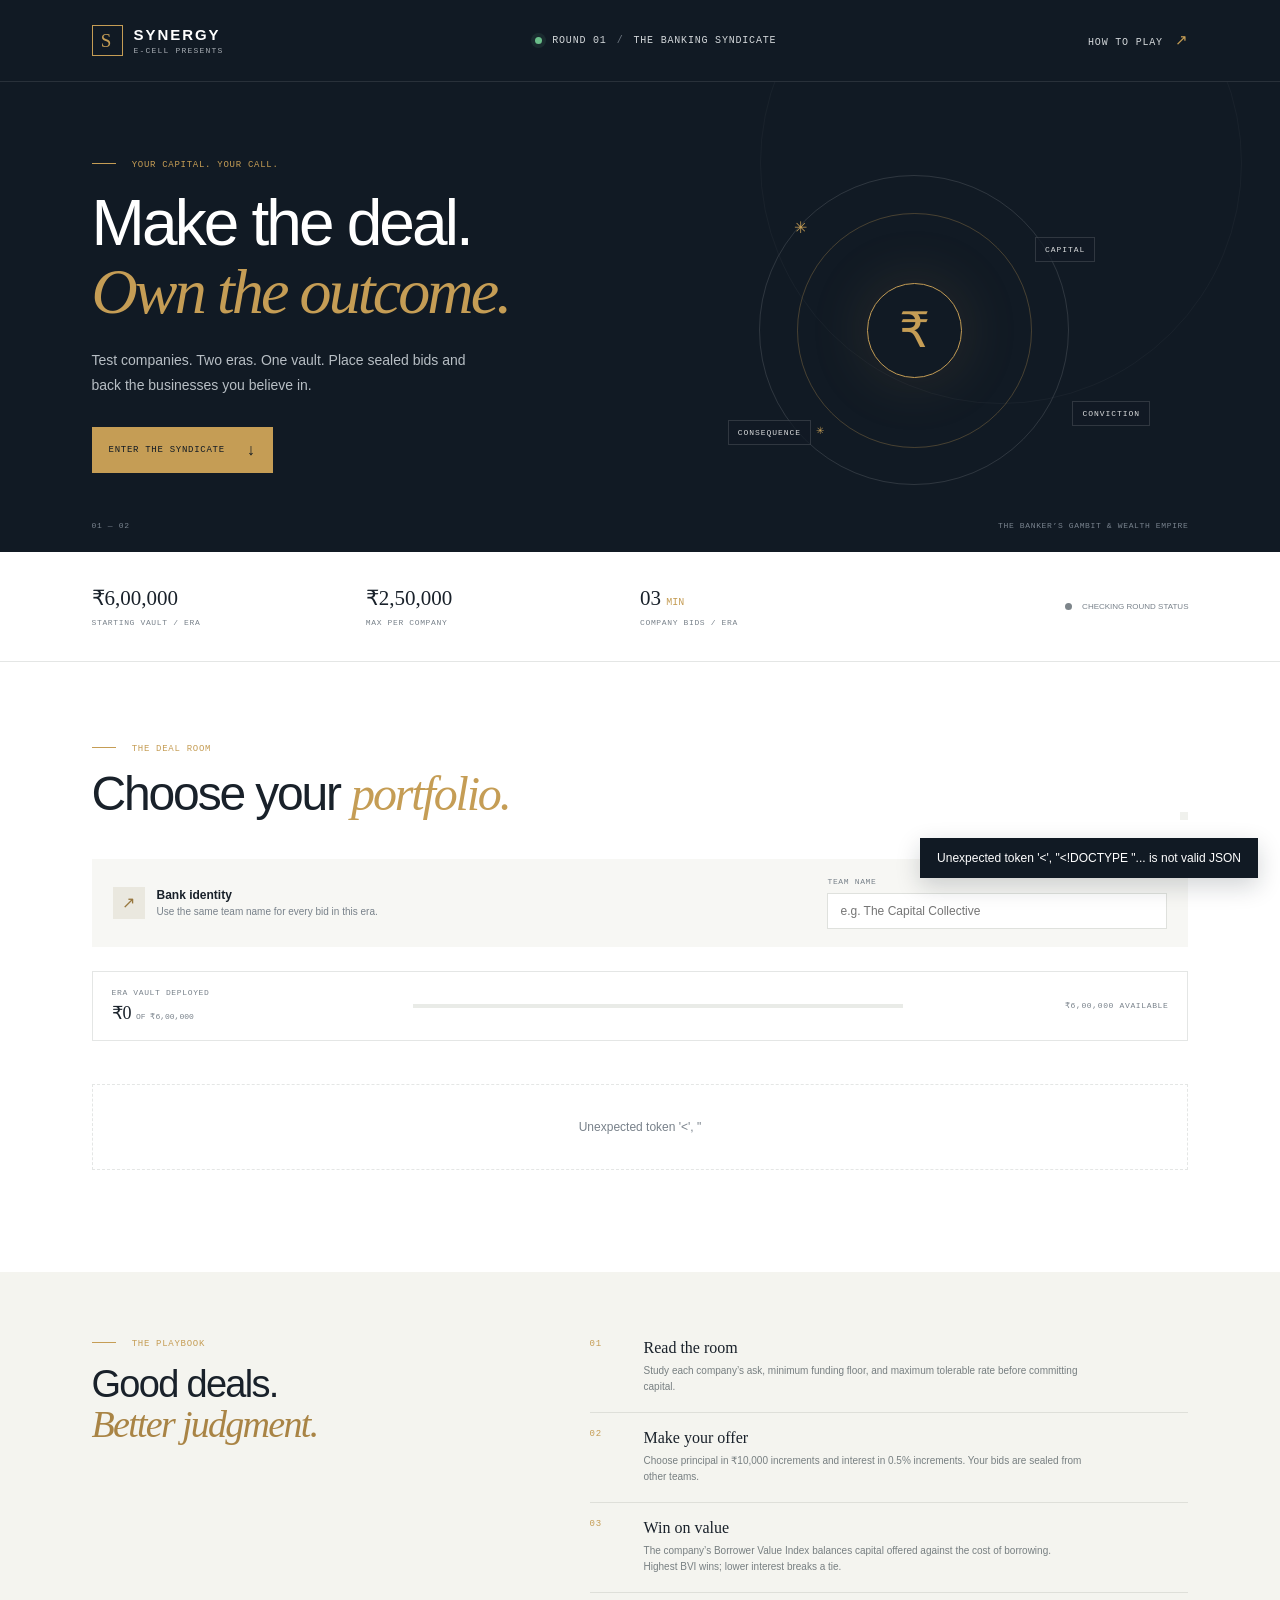
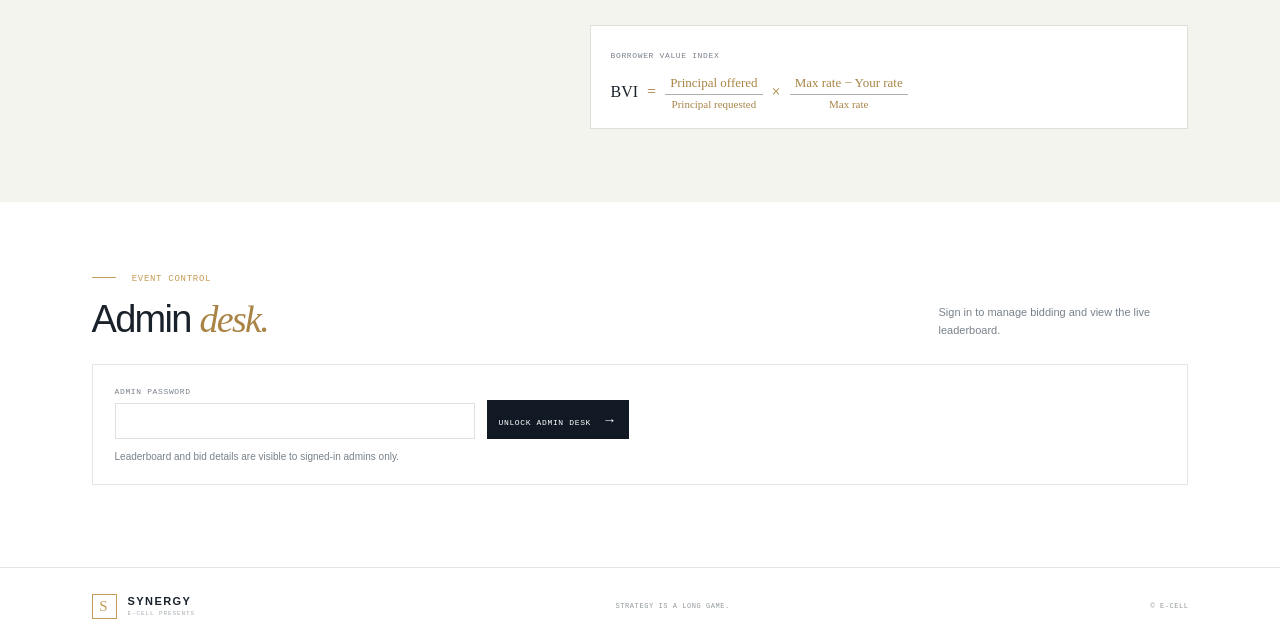
==== index.html @ 6907c8da "Add SYNERGY bidding website prototype Add a synthetic-data bidding site with an admin leaderboard an" ====
<!doctype html>
<html lang="en">
  <head>
    <meta charset="utf-8">
    <meta name="viewport" content="width=device-width, initial-scale=1">
    <meta name="theme-color" content="#111a24">
    <title>SYNERGY — The Banker’s Gambit</title>
    <link rel="stylesheet" href="/app.css">
    <script src="/app.js" defer></script>
  </head>
  <body>
    <div class="page-shell">
      <header class="topbar">
        <a class="wordmark" href="/" aria-label="SYNERGY home">
          <span class="wordmark-icon" aria-hidden="true">S</span>
          <span>SYNERGY<span class="wordmark-sub">E-CELL PRESENTS</span></span>
        </a>
        <div class="event-label"><span class="live-dot"></span> ROUND 01 <span class="event-divider">/</span> THE BANKING SYNDICATE</div>
        <a class="top-link" href="#how-it-works">HOW TO PLAY <span aria-hidden="true">↗</span></a>
      </header>

      <main>
        <section class="hero">
          <div class="hero-copy">
            <p class="eyebrow"><span class="eyebrow-line"></span> YOUR CAPITAL. YOUR CALL.</p>
            <h1>Make the deal.<br><em>Own the outcome.</em></h1>
            <p class="hero-description">Test companies. Two eras. One vault. Place sealed bids and back the businesses you believe in.</p>
            <a class="hero-cta" href="#bidding">ENTER THE SYNDICATE <span aria-hidden="true">↓</span></a>
          </div>
          <div class="hero-art" aria-hidden="true">
            <div class="art-orbit orbit-one"></div>
            <div class="art-orbit orbit-two"></div>
            <div class="art-core"><span>₹</span></div>
            <span class="art-label label-one">CAPITAL</span>
            <span class="art-label label-two">CONVICTION</span>
            <span class="art-label label-three">CONSEQUENCE</span>
            <span class="art-star star-one">✳</span>
            <span class="art-star star-two">✳</span>
          </div>
          <div class="hero-footnote"><span>01 — 02</span><span>THE BANKER’S GAMBIT &amp; WEALTH EMPIRE</span></div>
        </section>

        <section class="stats-strip" aria-label="Round rules">
          <div><span class="stat-value" id="vault-value">₹6,00,000</span><span class="stat-label">STARTING VAULT / ERA</span></div>
          <div><span class="stat-value">₹2,50,000</span><span class="stat-label">MAX PER COMPANY</span></div>
          <div><span class="stat-value">03 <small>MIN</small></span><span class="stat-label">COMPANY BIDS / ERA</span></div>
          <div class="round-status"><span class="status-pip"></span><span id="round-status-text">CHECKING ROUND STATUS</span></div>
        </section>

        <section class="bidding-section" id="bidding">
          <div class="section-heading">
            <div>
              <p class="eyebrow"><span class="eyebrow-line"></span> THE DEAL ROOM</p>
              <h2>Choose your <em>portfolio.</em></h2>
            </div>
            <div class="era-switch" id="era-switch" role="tablist" aria-label="Choose bidding era"></div>
          </div>
          <div class="team-bar">
            <div class="team-intro"><span class="team-icon" aria-hidden="true">↗</span><span><strong>Bank identity</strong><small>Use the same team name for every bid in this era.</small></span></div>
            <label class="team-field"><span>TEAM NAME</span><input id="team-name" maxlength="35" placeholder="e.g. The Capital Collective" autocomplete="organization"></label>
          </div>
          <div class="portfolio-meter">
            <div><span class="meter-label">ERA VAULT DEPLOYED</span><strong id="deployed-value">₹0 <small>OF ₹6,00,000</small></strong></div>
            <div class="meter-track"><span id="meter-fill"></span></div>
            <span class="meter-note" id="remaining-value">₹6,00,000 AVAILABLE</span>
          </div>
          <div id="company-grid" class="company-grid" aria-live="polite">
            <div class="loading-state">Preparing the deal room…</div>
          </div>
        </section>

        <section class="how-section" id="how-it-works">
          <div class="how-title">
            <p class="eyebrow"><span class="eyebrow-line"></span> THE PLAYBOOK</p>
            <h2>Good deals.<br><em>Better judgment.</em></h2>
          </div>
          <div class="steps">
            <article class="step"><span class="step-number">01</span><div><h3>Read the room</h3><p>Study each company’s ask, minimum funding floor, and maximum tolerable rate before committing capital.</p></div></article>
            <article class="step"><span class="step-number">02</span><div><h3>Make your offer</h3><p>Choose principal in ₹10,000 increments and interest in 0.5% increments. Your bids are sealed from other teams.</p></div></article>
            <article class="step"><span class="step-number">03</span><div><h3>Win on value</h3><p>The company’s Borrower Value Index balances capital offered against the cost of borrowing. Highest BVI wins; lower interest breaks a tie.</p></div></article>
          </div>
          <div class="formula-card"><span class="formula-label">BORROWER VALUE INDEX</span><div class="formula">BVI <span>=</span> <span class="fraction"><b>Principal offered</b><i>Principal requested</i></span> <span>×</span> <span class="fraction"><b>Max rate − Your rate</b><i>Max rate</i></span></div></div>
        </section>

        <section class="admin-section" id="admin">
          <div class="admin-heading"><div><p class="eyebrow"><span class="eyebrow-line"></span> EVENT CONTROL</p><h2>Admin <em>desk.</em></h2></div><p>Sign in to manage bidding and view the live leaderboard.</p></div>
          <div id="admin-content" class="admin-card">
            <form id="admin-login" class="admin-login">
              <label><span>ADMIN PASSWORD</span><input id="admin-password" type="password" autocomplete="current-password" required></label>
              <button class="button button-dark" type="submit">UNLOCK ADMIN DESK <span aria-hidden="true">→</span></button>
            </form>
            <p class="admin-hint">Leaderboard and bid details are visible to signed-in admins only.</p>
          </div>
        </section>
      </main>
      <footer class="footer"><a class="wordmark footer-mark" href="/"><span class="wordmark-icon">S</span><span>SYNERGY<span class="wordmark-sub">E-CELL PRESENTS</span></span></a><span>STRATEGY IS A LONG GAME.</span><span>© E-CELL</span></footer>
    </div>
    <div id="toast" class="toast" role="status" aria-live="polite"></div>
  </body>
</html>
---- app.css ----
:root {
  color-scheme: light;
  --ink: #19212a;
  --navy: #111a24;
  --muted: #78818a;
  --line: #e4e6e5;
  --paper: #f7f7f3;
  --gold: #c59d55;
  --green: #266d56;
  --mono: "SFMono-Regular", Consolas, monospace;
  --sans: "Avenir Next", Avenir, "Segoe UI", sans-serif;
  --serif: Georgia, serif;
}

* { box-sizing: border-box; }
html { scroll-behavior: smooth; }
body { margin: 0; background: var(--paper); color: var(--ink); font-family: var(--sans); -webkit-font-smoothing: antialiased; }
button, input, select { font: inherit; }
button { cursor: pointer; }
.page-shell { max-width: 1440px; margin: auto; overflow: hidden; background: #fff; }
.topbar { height: 82px; padding: 0 7.15%; display: flex; align-items: center; justify-content: space-between; border-bottom: 1px solid #ffffff1a; background: var(--navy); color: white; }
.wordmark { display: inline-flex; gap: 11px; align-items: center; color: inherit; text-decoration: none; font-size: 15px; font-weight: 700; letter-spacing: .13em; }
.wordmark-icon { width: 31px; height: 31px; display: grid; place-items: center; border: 1px solid var(--gold); color: var(--gold); font-family: var(--serif); font-size: 19px; font-weight: 500; }
.wordmark-sub { display: block; margin-top: 3px; color: #a7adb3; font: 8px var(--mono); letter-spacing: .15em; }
.event-label, .top-link, .eyebrow, .hero-cta, .hero-footnote, .stat-label, .team-field > span, .meter-label, .meter-note, .company-meta, .company-ask span, .bid-form label > span, .button, .step-number, .formula-label, .admin-login label > span, .footer > span { font-family: var(--mono); letter-spacing: .08em; }
.event-label { display: flex; align-items: center; gap: 10px; color: #d3d7da; font-size: 10px; }
.event-divider { color: #6d7680; }
.live-dot, .status-pip { width: 7px; height: 7px; display: inline-block; border-radius: 50%; background: #6abe8a; box-shadow: 0 0 0 4px #6abe8a1b; }
.top-link { color: #d3d7da; font-size: 10px; text-decoration: none; }
.top-link span { padding-left: 5px; color: var(--gold); font-size: 15px; }
.hero { position: relative; min-height: 470px; padding: 76px 7.15% 50px; display: grid; grid-template-columns: 1fr 1fr; align-items: center; background: var(--navy); color: white; overflow: hidden; }
.hero::before { content: ""; position: absolute; width: 480px; height: 480px; border: 1px solid #ffffff09; border-radius: 50%; right: 3%; top: -34%; }
.hero-copy { position: relative; z-index: 1; padding-bottom: 27px; }
.eyebrow { margin: 0 0 20px; color: var(--gold); font-size: 9px; }
.eyebrow-line { display: inline-block; width: 24px; height: 1px; margin: 0 10px 3px 0; background: currentColor; }
h1, h2 { margin: 0; font-size: clamp(42px, 5vw, 66px); line-height: 1.06; letter-spacing: -.045em; font-weight: 500; }
h1 em, h2 em { color: var(--gold); font-family: var(--serif); font-weight: 500; }
.hero-description { max-width: 385px; margin: 22px 0 28px; color: #b7bec4; font-size: 14px; line-height: 1.8; }
.hero-cta { display: inline-flex; gap: 22px; align-items: center; padding: 14px 17px; background: var(--gold); color: var(--navy); font-size: 9px; font-weight: 500; text-decoration: none; transition: background .2s, transform .2s; }
.hero-cta:hover { background: #d7b678; transform: translateY(-2px); }
.hero-cta span { font: 16px var(--sans); }
.hero-art { min-height: 320px; position: relative; display: grid; place-items: center; }
.art-orbit { position: absolute; width: min(28vw, 310px); height: min(28vw, 310px); border: 1px solid #ffffff20; border-radius: 50%; }
.orbit-two { width: min(21vw, 235px); height: min(21vw, 235px); border-color: #c59d554d; }
.art-core { width: 95px; height: 95px; display: grid; place-items: center; border: 1px solid var(--gold); border-radius: 50%; box-shadow: 0 0 65px #c59d5524; color: var(--gold); font: 49px var(--serif); }
.art-label { position: absolute; padding: 7px 9px; border: 1px solid #ffffff21; background: #111a24b8; color: #d9dbdc; font: 8px var(--mono); letter-spacing: .12em; }
.label-one { top: 21%; right: 17%; }
.label-two { bottom: 20%; right: 7%; }
.label-three { bottom: 14%; left: 16%; }
.art-star { position: absolute; color: var(--gold); font-size: 16px; }
.star-one { top: 15%; left: 28%; }.star-two { bottom: 17%; left: 32%; font-size: 10px; }
.hero-footnote { position: absolute; bottom: 22px; left: 7.15%; right: 7.15%; display: flex; justify-content: space-between; color: #79838e; font-size: 8px; }
.stats-strip { min-height: 110px; padding: 23px 7.15%; display: grid; grid-template-columns: repeat(4, 1fr); align-items: center; border-bottom: 1px solid var(--line); }
.stats-strip > div:not(.round-status) { display: flex; flex-direction: column; gap: 7px; }
.stat-value { color: var(--ink); font: 21px var(--serif); }
.stat-value small { color: var(--gold); font: 10px var(--mono); }
.stat-label, .round-status { color: var(--muted); font-size: 8px; }
.round-status { justify-self: end; display: flex; align-items: center; gap: 10px; }
.round-status .status-pip { background: #7d858a; box-shadow: none; }
.round-status.is-open .status-pip { background: #368263; box-shadow: 0 0 0 4px #36826318; }
.round-status.is-closed .status-pip { background: #b75a4c; box-shadow: 0 0 0 4px #b75a4c18; }
.bidding-section { padding: 82px 7.15% 90px; }
.section-heading, .admin-heading { display: flex; align-items: end; justify-content: space-between; gap: 25px; }
.section-heading .eyebrow, .admin-heading .eyebrow, .how-title .eyebrow { margin-bottom: 15px; }
h2 { font-size: clamp(36px, 4vw, 48px); }
.era-switch { display: inline-flex; gap: 3px; padding: 4px; background: #f0f1ed; }
.era-tab { padding: 11px 15px; border: 0; background: transparent; color: #737b80; font: 9px var(--mono); letter-spacing: .07em; }
.era-tab[aria-selected="true"] { background: var(--navy); color: #fff; }
.team-bar { margin-top: 39px; padding: 18px 21px; display: flex; justify-content: space-between; align-items: center; gap: 24px; background: #f7f7f4; }
.team-intro { display: flex; align-items: center; gap: 12px; }
.team-icon { width: 32px; height: 32px; display: grid; place-items: center; background: #eae8df; color: #98773e; font-size: 16px; }
.team-intro strong, .team-intro small { display: block; }
.team-intro strong { font-size: 12px; font-weight: 600; }
.team-intro small { margin-top: 4px; color: var(--muted); font-size: 10px; }
.team-field, .admin-login label { width: min(340px, 48%); }
.team-field > span, .admin-login label > span { display: block; margin-bottom: 7px; color: var(--muted); font-size: 8px; }
.team-field input, .bid-form input, .admin-login input { width: 100%; padding: 10px 12px; border: 1px solid #dfe1dd; border-radius: 0; background: #fff; color: var(--ink); font-size: 12px; outline: none; }
.team-field input:focus, .bid-form input:focus, .admin-login input:focus { border-color: var(--gold); box-shadow: 0 0 0 2px #c59d5526; }
.portfolio-meter { margin: 24px 0 31px; padding: 16px 19px; display: grid; grid-template-columns: 1.15fr 2fr 1fr; align-items: center; gap: 20px; border: 1px solid var(--line); }
.portfolio-meter > div:first-child { display: flex; flex-direction: column; gap: 5px; }
.meter-label, .meter-note { color: var(--muted); font-size: 8px; }
.portfolio-meter strong { font: 18px var(--serif); }
.portfolio-meter strong small { color: var(--muted); font: 8px var(--mono); }
.meter-track { height: 4px; background: #e9ebe7; }
.meter-track span { width: 0; height: 100%; display: block; background: var(--gold); transition: width .3s; }
.meter-note { text-align: right; }
.company-grid { display: grid; grid-template-columns: repeat(2, minmax(0, 1fr)); gap: 16px; }
.company-card { min-width: 0; padding: 22px 22px 18px; border: 1px solid var(--line); background: white; transition: border-color .2s, box-shadow .2s; }
.company-card:hover { border-color: #c8c0ad; box-shadow: 0 7px 25px #18242a08; }
.company-card.is-closed { opacity: .67; }
.company-meta { display: flex; justify-content: space-between; gap: 10px; color: #92999c; font-size: 8px; }
.company-meta .company-id { color: var(--gold); }
.company-title { margin: 12px 0 5px; font: 21px var(--serif); letter-spacing: -.02em; }
.company-sector { color: #617079; font-size: 10px; }
.company-summary { min-height: 48px; margin: 13px 0 18px; color: #737c81; font-size: 11px; line-height: 1.65; }
.company-ask { padding: 12px 0; display: grid; grid-template-columns: 1fr 1fr 1fr; border-top: 1px solid #eff0ed; border-bottom: 1px solid #eff0ed; }
.company-ask > div { display: flex; flex-direction: column; gap: 5px; }
.company-ask span { color: #899095; font-size: 7px; }
.company-ask strong { font: 14px var(--serif); }
.bid-form { margin-top: 15px; display: grid; grid-template-columns: 1fr 1fr auto; align-items: end; gap: 9px; }
.bid-form label > span { display: block; margin-bottom: 6px; color: var(--muted); font-size: 7px; }
.bid-form input { padding: 10px 8px; font-size: 11px; }
.bid-form input:disabled { background: #f2f2ef; }
.button { min-height: 37px; padding: 0 12px; border: 0; background: var(--gold); color: var(--navy); font-size: 8px; white-space: nowrap; transition: background .2s; }
.button:hover:not(:disabled) { background: #d7b678; }
.button:disabled { background: #dbdcd8; color: #777e7f; cursor: not-allowed; }
.button span { padding-left: 6px; font: 14px var(--sans); }
.bid-message { min-height: 14px; margin: 9px 0 0; color: var(--green); font-size: 10px; }
.bid-message.is-error { color: #a84037; }
.loading-state, .empty-state { grid-column: 1 / -1; padding: 35px; border: 1px dashed var(--line); color: var(--muted); text-align: center; font-size: 12px; }
.how-section { padding: 67px 7.15% 73px; display: grid; grid-template-columns: .8fr 1.2fr; column-gap: 9%; row-gap: 32px; background: #f4f4ef; }
.how-title h2 { font-size: 38px; }.how-title h2 em { color: #a98445; }
.steps { display: grid; grid-template-columns: 1fr; }
.step { display: grid; grid-template-columns: 42px 1fr; gap: 12px; padding: 16px 0; border-bottom: 1px solid #dedfd9; }
.step:first-child { padding-top: 0; }
.step-number { color: var(--gold); font-size: 9px; }
.step h3 { margin: 0 0 6px; font: 16px var(--serif); }
.step p { max-width: 440px; margin: 0; color: #777f81; font-size: 10px; line-height: 1.65; }
.formula-card { grid-column: 2; padding: 18px 20px; border: 1px solid #dedfd9; background: #fff; }
.formula-label { color: var(--muted); font-size: 8px; }
.formula { margin-top: 13px; display: flex; flex-wrap: wrap; align-items: center; gap: 9px; color: var(--ink); font: 16px var(--serif); }
.formula > span { color: #a98445; }
.fraction { display: inline-flex; flex-direction: column; text-align: center; font-size: 13px; }.fraction b { padding: 0 5px 3px; border-bottom: 1px solid #aeb1aa; font-weight: 500; }.fraction i { padding-top: 3px; font-size: 11px; font-style: normal; }
.admin-section { padding: 72px 7.15% 82px; }
.admin-heading { align-items: end; margin-bottom: 25px; }
.admin-heading h2 { font-size: 38px; }.admin-heading h2 em { color: #a98445; }
.admin-heading > p { max-width: 250px; margin: 0; color: var(--muted); font-size: 11px; line-height: 1.65; }
.admin-card { padding: 22px; border: 1px solid var(--line); }
.admin-login { display: flex; align-items: end; gap: 12px; }
.admin-login label { width: min(360px, 54%); }
.button-dark { min-height: 39px; background: var(--navy); color: #fff; }
.button-dark:hover:not(:disabled) { background: #283542; }
.admin-hint { margin: 12px 0 0; color: var(--muted); font-size: 10px; }
.admin-toolbar { display: flex; justify-content: space-between; align-items: center; gap: 16px; }
.admin-toolbar h3 { margin: 0; font: 21px var(--serif); }
.admin-toolbar p { margin: 5px 0 0; color: var(--muted); font-size: 10px; }
.admin-actions { display: flex; gap: 8px; }
.button-outline { border: 1px solid #d9dbd8; background: white; color: var(--ink); }
.button-danger { background: #a84037; color: white; }
.button-danger:hover:not(:disabled) { background: #8e342d; }
.admin-summary { margin: 18px 0; padding: 13px; display: flex; gap: 30px; background: #f7f7f4; }
.admin-summary span { display: flex; flex-direction: column; gap: 5px; color: var(--muted); font: 8px var(--mono); }
.admin-summary strong { color: var(--ink); font: 16px var(--serif); }
.leaderboard { display: grid; grid-template-columns: repeat(2, minmax(0, 1fr)); gap: 10px; }
.leaderboard-card { padding: 15px; border: 1px solid var(--line); }
.leaderboard-card h4 { margin: 0 0 10px; font: 15px var(--serif); }
.leaderboard-card h4 small { display: block; margin-top: 5px; color: var(--muted); font: 8px var(--mono); }
.leaderboard-card ol { margin: 0; padding: 0; list-style: none; }
.leaderboard-card li { padding: 9px 0; display: grid; grid-template-columns: 23px 1fr auto; gap: 6px; align-items: center; border-top: 1px solid #eff0ed; font-size: 10px; }
.leaderboard-card li:first-child { border-top: 0; }
.rank-number { color: var(--gold); font: 10px var(--mono); }
.rank-details { color: #70797d; font-size: 9px; }
.rank-bvi { color: var(--green); font: 12px var(--mono); }
.admin-empty { padding: 13px 0 2px; color: var(--muted); font-size: 10px; }
.footer { min-height: 77px; padding: 15px 7.15%; display: flex; align-items: center; justify-content: space-between; border-top: 1px solid var(--line); }
.footer-mark { color: var(--ink); font-size: 11px; }.footer-mark .wordmark-icon { width: 25px; height: 25px; font-size: 15px; }.footer-mark .wordmark-sub { font-size: 6px; }
.footer > span { color: #92999c; font-size: 7px; }
.toast { position: fixed; right: 22px; bottom: 22px; z-index: 5; max-width: min(380px, calc(100vw - 44px)); padding: 13px 17px; background: var(--navy); box-shadow: 0 8px 25px #111a2430; color: white; font-size: 12px; opacity: 0; pointer-events: none; transform: translateY(9px); transition: opacity .2s, transform .2s; }
.toast.is-visible { opacity: 1; transform: translateY(0); }

@media (max-width: 800px) {
  .topbar { padding: 0 5%; }.event-label { font-size: 8px; }.top-link { font-size: 8px; }
  .hero { padding: 60px 5% 50px; }.hero-art { min-height: 270px; }.hero-footnote { left: 5%; right: 5%; }
  .stats-strip, .bidding-section, .admin-section { padding-left: 5%; padding-right: 5%; }
  .how-section { padding-left: 5%; padding-right: 5%; column-gap: 5%; }
  .company-grid, .leaderboard { grid-template-columns: 1fr; }
}
@media (max-width: 580px) {
  .topbar { height: 68px; }.event-label { display: none; }
  .hero { min-height: 570px; padding-top: 60px; grid-template-columns: 1fr; align-content: start; }.hero-copy { padding: 0; }.hero-art { min-height: 230px; }.art-orbit { width: 225px; height: 225px; }.orbit-two { width: 170px; height: 170px; }
  .hero-footnote { bottom: 17px; font-size: 6px; }.hero-footnote span:last-child { max-width: 60%; text-align: right; }
  .stats-strip { grid-template-columns: 1fr 1fr; row-gap: 19px; padding-top: 20px; padding-bottom: 20px; }.round-status { justify-self: start; }
  .bidding-section { padding-top: 60px; padding-bottom: 62px; }.section-heading { align-items: start; flex-direction: column; }.era-switch { width: 100%; }.era-tab { flex: 1; padding: 11px 4px; font-size: 7px; }
  .team-bar { align-items: stretch; flex-direction: column; padding: 16px; gap: 17px; }.team-field { width: 100%; }
  .portfolio-meter { grid-template-columns: 1fr 1fr; gap: 12px; }.meter-track { grid-column: 1 / -1; grid-row: 2; }.meter-note { font-size: 7px; }
  .company-card { padding: 17px 15px 13px; }.company-title { font-size: 19px; }.company-summary { min-height: 0; }
  .bid-form { grid-template-columns: 1fr 1fr; }.bid-form button { grid-column: 1 / -1; }.company-ask strong { font-size: 12px; }
  .how-section { grid-template-columns: 1fr; row-gap: 24px; padding-top: 54px; padding-bottom: 55px; }.how-title h2 { font-size: 34px; }.formula-card { grid-column: 1; padding: 15px 12px; }.formula { gap: 7px; font-size: 14px; }.fraction { font-size: 10px; }.fraction i { font-size: 9px; }
  .admin-section { padding-top: 55px; padding-bottom: 60px; }.admin-heading { align-items: start; flex-direction: column; gap: 12px; }.admin-login { align-items: stretch; flex-direction: column; }.admin-login label { width: 100%; }.admin-actions { flex-wrap: wrap; }.admin-toolbar { align-items: start; flex-direction: column; }.admin-summary { gap: 18px; }
  .footer { padding: 15px 5%; }.footer > span:nth-child(2) { display: none; }
}
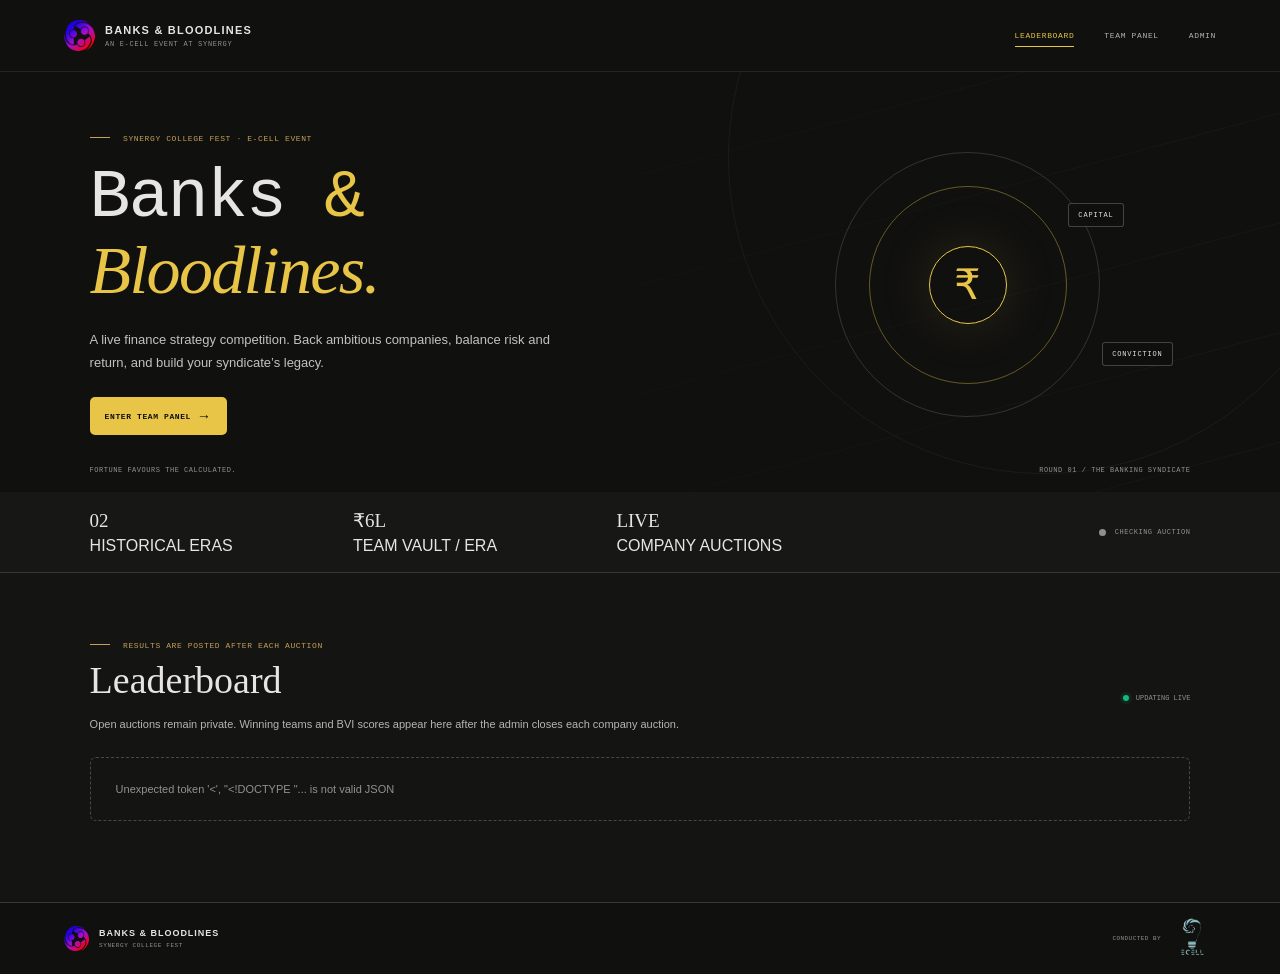
==== commit f621e593: "Build Banks & Bloodlines event website Co-authored-by: Copilot <223556219+Copilot@users.noreply.gith" ====
--- a/index.html
+++ b/index.html
@@ -3,97 +3,65 @@
   <head>
     <meta charset="utf-8">
     <meta name="viewport" content="width=device-width, initial-scale=1">
-    <meta name="theme-color" content="#111a24">
-    <title>SYNERGY — The Banker’s Gambit</title>
+    <meta name="theme-color" content="#0f0f0f">
+    <meta name="description" content="Banks & Bloodlines: E-Cell's finance strategy event at SYNERGY college fest.">
+    <title>Banks &amp; Bloodlines — SYNERGY</title>
     <link rel="stylesheet" href="/app.css">
-    <script src="/app.js" defer></script>
+    <script src="/public.js" defer></script>
   </head>
-  <body>
+  <body data-page="public">
     <div class="page-shell">
       <header class="topbar">
-        <a class="wordmark" href="/" aria-label="SYNERGY home">
-          <span class="wordmark-icon" aria-hidden="true">S</span>
-          <span>SYNERGY<span class="wordmark-sub">E-CELL PRESENTS</span></span>
+        <a class="wordmark" href="/" aria-label="Banks & Bloodlines home">
+          <img class="wordmark-icon" src="/SynLogo.png" alt="">
+          <span>BANKS &amp; BLOODLINES<span class="wordmark-sub">AN E-CELL EVENT AT SYNERGY</span></span>
         </a>
-        <div class="event-label"><span class="live-dot"></span> ROUND 01 <span class="event-divider">/</span> THE BANKING SYNDICATE</div>
-        <a class="top-link" href="#how-it-works">HOW TO PLAY <span aria-hidden="true">↗</span></a>
+        <nav class="site-nav" aria-label="Main navigation">
+          <a class="nav-link is-active" href="/">LEADERBOARD</a>
+          <a class="nav-link" href="/team">TEAM PANEL</a>
+          <a class="nav-link" href="/admin">ADMIN</a>
+        </nav>
       </header>
 
       <main>
-        <section class="hero">
-          <div class="hero-copy">
-            <p class="eyebrow"><span class="eyebrow-line"></span> YOUR CAPITAL. YOUR CALL.</p>
-            <h1>Make the deal.<br><em>Own the outcome.</em></h1>
-            <p class="hero-description">Test companies. Two eras. One vault. Place sealed bids and back the businesses you believe in.</p>
-            <a class="hero-cta" href="#bidding">ENTER THE SYNDICATE <span aria-hidden="true">↓</span></a>
+        <section class="public-hero">
+          <div class="public-hero-copy">
+            <p class="eyebrow"><span class="eyebrow-line"></span> SYNERGY COLLEGE FEST · E-CELL EVENT</p>
+            <h1>Banks <span class="ampersand">&amp;</span><br><em>Bloodlines.</em></h1>
+            <p class="hero-description">A live finance strategy competition. Back ambitious companies, balance risk and return, and build your syndicate’s legacy.</p>
+            <a class="button button-primary hero-link" href="/team">ENTER TEAM PANEL <span aria-hidden="true">→</span></a>
           </div>
-          <div class="hero-art" aria-hidden="true">
-            <div class="art-orbit orbit-one"></div>
-            <div class="art-orbit orbit-two"></div>
+          <div class="public-hero-art" aria-hidden="true">
+            <div class="art-orbit orbit-one"></div><div class="art-orbit orbit-two"></div>
             <div class="art-core"><span>₹</span></div>
-            <span class="art-label label-one">CAPITAL</span>
-            <span class="art-label label-two">CONVICTION</span>
-            <span class="art-label label-three">CONSEQUENCE</span>
-            <span class="art-star star-one">✳</span>
-            <span class="art-star star-two">✳</span>
+            <span class="art-label label-one">CAPITAL</span><span class="art-label label-two">CONVICTION</span>
           </div>
-          <div class="hero-footnote"><span>01 — 02</span><span>THE BANKER’S GAMBIT &amp; WEALTH EMPIRE</span></div>
+          <div class="hero-footnote"><span>FORTUNE FAVOURS THE CALCULATED.</span><span>ROUND 01 / THE BANKING SYNDICATE</span></div>
         </section>
 
-        <section class="stats-strip" aria-label="Round rules">
-          <div><span class="stat-value" id="vault-value">₹6,00,000</span><span class="stat-label">STARTING VAULT / ERA</span></div>
-          <div><span class="stat-value">₹2,50,000</span><span class="stat-label">MAX PER COMPANY</span></div>
-          <div><span class="stat-value">03 <small>MIN</small></span><span class="stat-label">COMPANY BIDS / ERA</span></div>
-          <div class="round-status"><span class="status-pip"></span><span id="round-status-text">CHECKING ROUND STATUS</span></div>
+        <section class="public-summary">
+          <div><strong>02</strong><span>HISTORICAL ERAS</span></div>
+          <div><strong>₹6L</strong><span>TEAM VAULT / ERA</span></div>
+          <div><strong>LIVE</strong><span>COMPANY AUCTIONS</span></div>
+          <div class="public-status"><i class="status-pip"></i><span id="public-auction-status">CHECKING AUCTION</span></div>
         </section>
 
-        <section class="bidding-section" id="bidding">
-          <div class="section-heading">
-            <div>
-              <p class="eyebrow"><span class="eyebrow-line"></span> THE DEAL ROOM</p>
-              <h2>Choose your <em>portfolio.</em></h2>
-            </div>
-            <div class="era-switch" id="era-switch" role="tablist" aria-label="Choose bidding era"></div>
+        <section class="public-board-section">
+          <div class="public-board-heading">
+            <div><p class="eyebrow"><span class="eyebrow-line"></span> RESULTS ARE POSTED AFTER EACH AUCTION</p><h2>Leaderboard</h2></div>
+            <span class="live-indicator"><i></i> UPDATING LIVE</span>
           </div>
-          <div class="team-bar">
-            <div class="team-intro"><span class="team-icon" aria-hidden="true">↗</span><span><strong>Bank identity</strong><small>Use the same team name for every bid in this era.</small></span></div>
-            <label class="team-field"><span>TEAM NAME</span><input id="team-name" maxlength="35" placeholder="e.g. The Capital Collective" autocomplete="organization"></label>
-          </div>
-          <div class="portfolio-meter">
-            <div><span class="meter-label">ERA VAULT DEPLOYED</span><strong id="deployed-value">₹0 <small>OF ₹6,00,000</small></strong></div>
-            <div class="meter-track"><span id="meter-fill"></span></div>
-            <span class="meter-note" id="remaining-value">₹6,00,000 AVAILABLE</span>
-          </div>
-          <div id="company-grid" class="company-grid" aria-live="polite">
-            <div class="loading-state">Preparing the deal room…</div>
-          </div>
-        </section>
-
-        <section class="how-section" id="how-it-works">
-          <div class="how-title">
-            <p class="eyebrow"><span class="eyebrow-line"></span> THE PLAYBOOK</p>
-            <h2>Good deals.<br><em>Better judgment.</em></h2>
-          </div>
-          <div class="steps">
-            <article class="step"><span class="step-number">01</span><div><h3>Read the room</h3><p>Study each company’s ask, minimum funding floor, and maximum tolerable rate before committing capital.</p></div></article>
-            <article class="step"><span class="step-number">02</span><div><h3>Make your offer</h3><p>Choose principal in ₹10,000 increments and interest in 0.5% increments. Your bids are sealed from other teams.</p></div></article>
-            <article class="step"><span class="step-number">03</span><div><h3>Win on value</h3><p>The company’s Borrower Value Index balances capital offered against the cost of borrowing. Highest BVI wins; lower interest breaks a tie.</p></div></article>
-          </div>
-          <div class="formula-card"><span class="formula-label">BORROWER VALUE INDEX</span><div class="formula">BVI <span>=</span> <span class="fraction"><b>Principal offered</b><i>Principal requested</i></span> <span>×</span> <span class="fraction"><b>Max rate − Your rate</b><i>Max rate</i></span></div></div>
-        </section>
-
-        <section class="admin-section" id="admin">
-          <div class="admin-heading"><div><p class="eyebrow"><span class="eyebrow-line"></span> EVENT CONTROL</p><h2>Admin <em>desk.</em></h2></div><p>Sign in to manage bidding and view the live leaderboard.</p></div>
-          <div id="admin-content" class="admin-card">
-            <form id="admin-login" class="admin-login">
-              <label><span>ADMIN PASSWORD</span><input id="admin-password" type="password" autocomplete="current-password" required></label>
-              <button class="button button-dark" type="submit">UNLOCK ADMIN DESK <span aria-hidden="true">→</span></button>
-            </form>
-            <p class="admin-hint">Leaderboard and bid details are visible to signed-in admins only.</p>
+          <p class="public-board-note">Open auctions remain private. Winning teams and BVI scores appear here after the admin closes each company auction.</p>
+          <div id="public-leaderboard" class="public-leaderboard" aria-live="polite">
+            <p class="empty-state">Loading completed auctions…</p>
           </div>
         </section>
       </main>
-      <footer class="footer"><a class="wordmark footer-mark" href="/"><span class="wordmark-icon">S</span><span>SYNERGY<span class="wordmark-sub">E-CELL PRESENTS</span></span></a><span>STRATEGY IS A LONG GAME.</span><span>© E-CELL</span></footer>
+
+      <footer class="footer">
+        <a class="wordmark footer-mark" href="/" aria-label="Banks & Bloodlines home"><img class="wordmark-icon" src="/SynLogo.png" alt=""><span>BANKS &amp; BLOODLINES<span class="wordmark-sub">SYNERGY COLLEGE FEST</span></span></a>
+        <div class="footer-organizer"><span>CONDUCTED BY</span><img class="ecell-logo" src="/ecell-logo(withoutBG).png" alt="E-Cell"></div>
+      </footer>
     </div>
     <div id="toast" class="toast" role="status" aria-live="polite"></div>
   </body>
--- a/app.css
+++ b/app.css
@@ -1,181 +1,135 @@
 :root {
-  color-scheme: light;
-  --ink: #19212a;
-  --navy: #111a24;
-  --muted: #78818a;
-  --line: #e4e6e5;
-  --paper: #f7f7f3;
-  --gold: #c59d55;
-  --green: #266d56;
+  color-scheme: dark;
+  --ink: #e6e5e1;
+  --noir: #0f0f0f;
+  --surface: #191918;
+  --raised: #222220;
+  --smoke: #b6b5b0;
+  --muted: #92928d;
+  --line: #383836;
+  --gold: #c5a059;
+  --yellow: #e8c547;
+  --wine: #5c0a0a;
+  --red: #ef6262;
+  --green: #10b981;
   --mono: "SFMono-Regular", Consolas, monospace;
   --sans: "Avenir Next", Avenir, "Segoe UI", sans-serif;
-  --serif: Georgia, serif;
+  --display: "Special Elite", "Courier New", monospace;
 }
 
 * { box-sizing: border-box; }
-html { scroll-behavior: smooth; }
-body { margin: 0; background: var(--paper); color: var(--ink); font-family: var(--sans); -webkit-font-smoothing: antialiased; }
+html { min-height: 100%; scroll-behavior: smooth; }
+body { min-height: 100vh; margin: 0; background: var(--noir); color: var(--ink); font-family: var(--sans); -webkit-font-smoothing: antialiased; }
 button, input, select { font: inherit; }
 button { cursor: pointer; }
-.page-shell { max-width: 1440px; margin: auto; overflow: hidden; background: #fff; }
-.topbar { height: 82px; padding: 0 7.15%; display: flex; align-items: center; justify-content: space-between; border-bottom: 1px solid #ffffff1a; background: var(--navy); color: white; }
-.wordmark { display: inline-flex; gap: 11px; align-items: center; color: inherit; text-decoration: none; font-size: 15px; font-weight: 700; letter-spacing: .13em; }
-.wordmark-icon { width: 31px; height: 31px; display: grid; place-items: center; border: 1px solid var(--gold); color: var(--gold); font-family: var(--serif); font-size: 19px; font-weight: 500; }
-.wordmark-sub { display: block; margin-top: 3px; color: #a7adb3; font: 8px var(--mono); letter-spacing: .15em; }
-.event-label, .top-link, .eyebrow, .hero-cta, .hero-footnote, .stat-label, .team-field > span, .meter-label, .meter-note, .company-meta, .company-ask span, .bid-form label > span, .button, .step-number, .formula-label, .admin-login label > span, .footer > span { font-family: var(--mono); letter-spacing: .08em; }
-.event-label { display: flex; align-items: center; gap: 10px; color: #d3d7da; font-size: 10px; }
-.event-divider { color: #6d7680; }
-.live-dot, .status-pip { width: 7px; height: 7px; display: inline-block; border-radius: 50%; background: #6abe8a; box-shadow: 0 0 0 4px #6abe8a1b; }
-.top-link { color: #d3d7da; font-size: 10px; text-decoration: none; }
-.top-link span { padding-left: 5px; color: var(--gold); font-size: 15px; }
-.hero { position: relative; min-height: 470px; padding: 76px 7.15% 50px; display: grid; grid-template-columns: 1fr 1fr; align-items: center; background: var(--navy); color: white; overflow: hidden; }
-.hero::before { content: ""; position: absolute; width: 480px; height: 480px; border: 1px solid #ffffff09; border-radius: 50%; right: 3%; top: -34%; }
-.hero-copy { position: relative; z-index: 1; padding-bottom: 27px; }
-.eyebrow { margin: 0 0 20px; color: var(--gold); font-size: 9px; }
-.eyebrow-line { display: inline-block; width: 24px; height: 1px; margin: 0 10px 3px 0; background: currentColor; }
-h1, h2 { margin: 0; font-size: clamp(42px, 5vw, 66px); line-height: 1.06; letter-spacing: -.045em; font-weight: 500; }
-h1 em, h2 em { color: var(--gold); font-family: var(--serif); font-weight: 500; }
-.hero-description { max-width: 385px; margin: 22px 0 28px; color: #b7bec4; font-size: 14px; line-height: 1.8; }
-.hero-cta { display: inline-flex; gap: 22px; align-items: center; padding: 14px 17px; background: var(--gold); color: var(--navy); font-size: 9px; font-weight: 500; text-decoration: none; transition: background .2s, transform .2s; }
-.hero-cta:hover { background: #d7b678; transform: translateY(-2px); }
-.hero-cta span { font: 16px var(--sans); }
-.hero-art { min-height: 320px; position: relative; display: grid; place-items: center; }
-.art-orbit { position: absolute; width: min(28vw, 310px); height: min(28vw, 310px); border: 1px solid #ffffff20; border-radius: 50%; }
-.orbit-two { width: min(21vw, 235px); height: min(21vw, 235px); border-color: #c59d554d; }
-.art-core { width: 95px; height: 95px; display: grid; place-items: center; border: 1px solid var(--gold); border-radius: 50%; box-shadow: 0 0 65px #c59d5524; color: var(--gold); font: 49px var(--serif); }
-.art-label { position: absolute; padding: 7px 9px; border: 1px solid #ffffff21; background: #111a24b8; color: #d9dbdc; font: 8px var(--mono); letter-spacing: .12em; }
-.label-one { top: 21%; right: 17%; }
-.label-two { bottom: 20%; right: 7%; }
-.label-three { bottom: 14%; left: 16%; }
-.art-star { position: absolute; color: var(--gold); font-size: 16px; }
-.star-one { top: 15%; left: 28%; }.star-two { bottom: 17%; left: 32%; font-size: 10px; }
-.hero-footnote { position: absolute; bottom: 22px; left: 7.15%; right: 7.15%; display: flex; justify-content: space-between; color: #79838e; font-size: 8px; }
-.stats-strip { min-height: 110px; padding: 23px 7.15%; display: grid; grid-template-columns: repeat(4, 1fr); align-items: center; border-bottom: 1px solid var(--line); }
-.stats-strip > div:not(.round-status) { display: flex; flex-direction: column; gap: 7px; }
-.stat-value { color: var(--ink); font: 21px var(--serif); }
-.stat-value small { color: var(--gold); font: 10px var(--mono); }
-.stat-label, .round-status { color: var(--muted); font-size: 8px; }
-.round-status { justify-self: end; display: flex; align-items: center; gap: 10px; }
-.round-status .status-pip { background: #7d858a; box-shadow: none; }
-.round-status.is-open .status-pip { background: #368263; box-shadow: 0 0 0 4px #36826318; }
-.round-status.is-closed .status-pip { background: #b75a4c; box-shadow: 0 0 0 4px #b75a4c18; }
-.bidding-section { padding: 82px 7.15% 90px; }
-.section-heading, .admin-heading { display: flex; align-items: end; justify-content: space-between; gap: 25px; }
-.section-heading .eyebrow, .admin-heading .eyebrow, .how-title .eyebrow { margin-bottom: 15px; }
-h2 { font-size: clamp(36px, 4vw, 48px); }
-.era-switch { display: inline-flex; gap: 3px; padding: 4px; background: #f0f1ed; }
-.era-tab { padding: 11px 15px; border: 0; background: transparent; color: #737b80; font: 9px var(--mono); letter-spacing: .07em; }
-.era-tab[aria-selected="true"] { background: var(--navy); color: #fff; }
-.team-bar { margin-top: 39px; padding: 18px 21px; display: flex; justify-content: space-between; align-items: center; gap: 24px; background: #f7f7f4; }
-.team-intro { display: flex; align-items: center; gap: 12px; }
-.team-icon { width: 32px; height: 32px; display: grid; place-items: center; background: #eae8df; color: #98773e; font-size: 16px; }
-.team-intro strong, .team-intro small { display: block; }
-.team-intro strong { font-size: 12px; font-weight: 600; }
-.team-intro small { margin-top: 4px; color: var(--muted); font-size: 10px; }
-.team-field, .admin-login label { width: min(340px, 48%); }
-.team-field > span, .admin-login label > span { display: block; margin-bottom: 7px; color: var(--muted); font-size: 8px; }
-.team-field input, .bid-form input, .admin-login input { width: 100%; padding: 10px 12px; border: 1px solid #dfe1dd; border-radius: 0; background: #fff; color: var(--ink); font-size: 12px; outline: none; }
-.team-field input:focus, .bid-form input:focus, .admin-login input:focus { border-color: var(--gold); box-shadow: 0 0 0 2px #c59d5526; }
-.portfolio-meter { margin: 24px 0 31px; padding: 16px 19px; display: grid; grid-template-columns: 1.15fr 2fr 1fr; align-items: center; gap: 20px; border: 1px solid var(--line); }
-.portfolio-meter > div:first-child { display: flex; flex-direction: column; gap: 5px; }
-.meter-label, .meter-note { color: var(--muted); font-size: 8px; }
-.portfolio-meter strong { font: 18px var(--serif); }
-.portfolio-meter strong small { color: var(--muted); font: 8px var(--mono); }
-.meter-track { height: 4px; background: #e9ebe7; }
-.meter-track span { width: 0; height: 100%; display: block; background: var(--gold); transition: width .3s; }
-.meter-note { text-align: right; }
-.company-grid { display: grid; grid-template-columns: repeat(2, minmax(0, 1fr)); gap: 16px; }
-.company-card { min-width: 0; padding: 22px 22px 18px; border: 1px solid var(--line); background: white; transition: border-color .2s, box-shadow .2s; }
-.company-card:hover { border-color: #c8c0ad; box-shadow: 0 7px 25px #18242a08; }
-.company-card.is-closed { opacity: .67; }
-.company-meta { display: flex; justify-content: space-between; gap: 10px; color: #92999c; font-size: 8px; }
-.company-meta .company-id { color: var(--gold); }
-.company-title { margin: 12px 0 5px; font: 21px var(--serif); letter-spacing: -.02em; }
-.company-sector { color: #617079; font-size: 10px; }
-.company-summary { min-height: 48px; margin: 13px 0 18px; color: #737c81; font-size: 11px; line-height: 1.65; }
-.company-ask { padding: 12px 0; display: grid; grid-template-columns: 1fr 1fr 1fr; border-top: 1px solid #eff0ed; border-bottom: 1px solid #eff0ed; }
-.company-ask > div { display: flex; flex-direction: column; gap: 5px; }
-.company-ask span { color: #899095; font-size: 7px; }
-.company-ask strong { font: 14px var(--serif); }
-.bid-form { margin-top: 15px; display: grid; grid-template-columns: 1fr 1fr auto; align-items: end; gap: 9px; }
-.bid-form label > span { display: block; margin-bottom: 6px; color: var(--muted); font-size: 7px; }
-.bid-form input { padding: 10px 8px; font-size: 11px; }
-.bid-form input:disabled { background: #f2f2ef; }
-.button { min-height: 37px; padding: 0 12px; border: 0; background: var(--gold); color: var(--navy); font-size: 8px; white-space: nowrap; transition: background .2s; }
-.button:hover:not(:disabled) { background: #d7b678; }
-.button:disabled { background: #dbdcd8; color: #777e7f; cursor: not-allowed; }
+[hidden] { display: none !important; }
+a { color: inherit; }
+.page-shell { width: min(100%, 1280px); min-height: 100vh; margin: 0 auto; display: flex; flex-direction: column; background: #141413; }
+.topbar { position: sticky; top: 0; z-index: 100; min-height: 72px; padding: 12px clamp(18px, 5vw, 64px); display: flex; align-items: center; justify-content: space-between; gap: 25px; border-bottom: 1px solid #ffffff16; background: #10100ff2; backdrop-filter: blur(12px); }
+.wordmark { display: inline-flex; min-width: max-content; align-items: center; gap: 10px; color: var(--ink); font-size: 11px; font-weight: 700; letter-spacing: .11em; text-decoration: none; }
+.wordmark-icon { width: 31px; height: 31px; display: block; object-fit: contain; }
+.wordmark-sub { display: block; margin-top: 4px; color: var(--muted); font: 7px var(--mono); letter-spacing: .1em; }
+.site-nav { display: flex; align-items: center; gap: clamp(12px, 2.5vw, 30px); }
+.nav-link { position: relative; padding: 10px 0; color: #b6b5b0; font: 8px var(--mono); letter-spacing: .08em; text-decoration: none; }
+.nav-link:hover, .nav-link.is-active { color: var(--yellow); }
+.nav-link.is-active::after { position: absolute; right: 0; bottom: 3px; left: 0; height: 1px; background: var(--yellow); content: ""; }
+.eyebrow, .hero-footnote, .stat-label, .public-status, .round-index, .round-tags, .button, .auction-status-card, .signed-in-label, .deal-meta, .deal-financials span, .bid-form-heading, .bid-form label > span, .bvi-preview > span, .formula-label, .formula-notes, .admin-login label > span, .panel-index, .footer-organizer, .footer-event-note span, .fact-label { font-family: var(--mono); letter-spacing: .075em; }
+.eyebrow { margin: 0 0 14px; color: var(--gold); font-size: 8px; }
+.eyebrow-line { display: inline-block; width: 20px; height: 1px; margin: 0 8px 3px 0; background: currentColor; }
+h1, h2, h3, h4, p { margin-top: 0; }
+h1, h2, h3, h4 { color: var(--ink); }
+h1 { margin-bottom: 0; font: clamp(38px, 6vw, 68px)/1.08 var(--display); letter-spacing: -.025em; }
+h1 em, h2 em { color: var(--yellow); font-family: Georgia, serif; font-weight: 500; }
+h2 { margin-bottom: 0; font: clamp(28px, 4vw, 42px)/1.12 Georgia, serif; }
+h3, h4 { font-family: Georgia, serif; font-weight: 500; }
+.ampersand { color: var(--yellow); }
+.public-hero { position: relative; min-height: 390px; padding: 62px clamp(22px, 7vw, 90px) 57px; display: grid; grid-template-columns: minmax(0, 1fr) minmax(240px, .7fr); align-items: center; gap: 20px; overflow: hidden; background: #10100f; }
+.public-hero::before { position: absolute; top: -230px; right: -80px; width: 630px; height: 630px; border: 1px solid #ffffff0c; border-radius: 50%; content: ""; }
+.public-hero::after { position: absolute; inset: 0; pointer-events: none; background: repeating-linear-gradient(165deg, transparent 0 52px, #ffffff08 53px, transparent 54px 106px); mask-image: linear-gradient(90deg, transparent, #000); content: ""; }
+.public-hero-copy { position: relative; z-index: 1; }
+.public-hero-copy .eyebrow { margin-bottom: 18px; }
+.hero-description { max-width: 470px; margin: 17px 0 23px; color: #c1c3c0; font-size: 13px; line-height: 1.75; }
+.button { min-height: 38px; padding: 0 14px; border: 1px solid transparent; border-radius: 5px; background: var(--yellow); color: var(--noir); font-size: 8px; font-weight: 600; text-decoration: none; transition: background .2s, transform .2s, box-shadow .2s; }
+.button:hover:not(:disabled) { transform: translateY(-1px); background: #f0d66b; box-shadow: 0 4px 12px #0003; }
+.button:disabled { cursor: not-allowed; background: #393936; color: #92928d; }
 .button span { padding-left: 6px; font: 14px var(--sans); }
-.bid-message { min-height: 14px; margin: 9px 0 0; color: var(--green); font-size: 10px; }
-.bid-message.is-error { color: #a84037; }
-.loading-state, .empty-state { grid-column: 1 / -1; padding: 35px; border: 1px dashed var(--line); color: var(--muted); text-align: center; font-size: 12px; }
-.how-section { padding: 67px 7.15% 73px; display: grid; grid-template-columns: .8fr 1.2fr; column-gap: 9%; row-gap: 32px; background: #f4f4ef; }
-.how-title h2 { font-size: 38px; }.how-title h2 em { color: #a98445; }
-.steps { display: grid; grid-template-columns: 1fr; }
-.step { display: grid; grid-template-columns: 42px 1fr; gap: 12px; padding: 16px 0; border-bottom: 1px solid #dedfd9; }
-.step:first-child { padding-top: 0; }
-.step-number { color: var(--gold); font-size: 9px; }
-.step h3 { margin: 0 0 6px; font: 16px var(--serif); }
-.step p { max-width: 440px; margin: 0; color: #777f81; font-size: 10px; line-height: 1.65; }
-.formula-card { grid-column: 2; padding: 18px 20px; border: 1px solid #dedfd9; background: #fff; }
-.formula-label { color: var(--muted); font-size: 8px; }
-.formula { margin-top: 13px; display: flex; flex-wrap: wrap; align-items: center; gap: 9px; color: var(--ink); font: 16px var(--serif); }
-.formula > span { color: #a98445; }
-.fraction { display: inline-flex; flex-direction: column; text-align: center; font-size: 13px; }.fraction b { padding: 0 5px 3px; border-bottom: 1px solid #aeb1aa; font-weight: 500; }.fraction i { padding-top: 3px; font-size: 11px; font-style: normal; }
-.admin-section { padding: 72px 7.15% 82px; }
-.admin-heading { align-items: end; margin-bottom: 25px; }
-.admin-heading h2 { font-size: 38px; }.admin-heading h2 em { color: #a98445; }
-.admin-heading > p { max-width: 250px; margin: 0; color: var(--muted); font-size: 11px; line-height: 1.65; }
-.admin-card { padding: 22px; border: 1px solid var(--line); }
-.admin-login { display: flex; align-items: end; gap: 12px; }
-.admin-login label { width: min(360px, 54%); }
-.button-dark { min-height: 39px; background: var(--navy); color: #fff; }
-.button-dark:hover:not(:disabled) { background: #283542; }
-.admin-hint { margin: 12px 0 0; color: var(--muted); font-size: 10px; }
-.admin-toolbar { display: flex; justify-content: space-between; align-items: center; gap: 16px; }
-.admin-toolbar h3 { margin: 0; font: 21px var(--serif); }
-.admin-toolbar p { margin: 5px 0 0; color: var(--muted); font-size: 10px; }
-.admin-actions { display: flex; gap: 8px; }
-.button-outline { border: 1px solid #d9dbd8; background: white; color: var(--ink); }
-.button-danger { background: #a84037; color: white; }
-.button-danger:hover:not(:disabled) { background: #8e342d; }
-.admin-summary { margin: 18px 0; padding: 13px; display: flex; gap: 30px; background: #f7f7f4; }
-.admin-summary span { display: flex; flex-direction: column; gap: 5px; color: var(--muted); font: 8px var(--mono); }
-.admin-summary strong { color: var(--ink); font: 16px var(--serif); }
-.leaderboard { display: grid; grid-template-columns: repeat(2, minmax(0, 1fr)); gap: 10px; }
-.leaderboard-card { padding: 15px; border: 1px solid var(--line); }
-.leaderboard-card h4 { margin: 0 0 10px; font: 15px var(--serif); }
-.leaderboard-card h4 small { display: block; margin-top: 5px; color: var(--muted); font: 8px var(--mono); }
-.leaderboard-card ol { margin: 0; padding: 0; list-style: none; }
-.leaderboard-card li { padding: 9px 0; display: grid; grid-template-columns: 23px 1fr auto; gap: 6px; align-items: center; border-top: 1px solid #eff0ed; font-size: 10px; }
-.leaderboard-card li:first-child { border-top: 0; }
-.rank-number { color: var(--gold); font: 10px var(--mono); }
-.rank-details { color: #70797d; font-size: 9px; }
-.rank-bvi { color: var(--green); font: 12px var(--mono); }
-.admin-empty { padding: 13px 0 2px; color: var(--muted); font-size: 10px; }
-.footer { min-height: 77px; padding: 15px 7.15%; display: flex; align-items: center; justify-content: space-between; border-top: 1px solid var(--line); }
-.footer-mark { color: var(--ink); font-size: 11px; }.footer-mark .wordmark-icon { width: 25px; height: 25px; font-size: 15px; }.footer-mark .wordmark-sub { font-size: 6px; }
-.footer > span { color: #92999c; font-size: 7px; }
-.toast { position: fixed; right: 22px; bottom: 22px; z-index: 5; max-width: min(380px, calc(100vw - 44px)); padding: 13px 17px; background: var(--navy); box-shadow: 0 8px 25px #111a2430; color: white; font-size: 12px; opacity: 0; pointer-events: none; transform: translateY(9px); transition: opacity .2s, transform .2s; }
-.toast.is-visible { opacity: 1; transform: translateY(0); }
+.button-primary { background: var(--yellow); color: var(--noir); }
+.button-dark { background: #292927; color: var(--ink); }.button-dark:hover:not(:disabled) { background: #393936; }
+.button-ghost, .button-outline { border-color: #555550; background: transparent; color: var(--ink); }
+.button-ghost:hover:not(:disabled), .button-outline:hover:not(:disabled) { background: #30302e; }
+.button-danger { background: var(--wine); color: white; }.button-danger:hover:not(:disabled) { background: #791414; }
+.hero-link { display: inline-flex; align-items: center; }
+.public-hero-art { position: relative; z-index: 1; min-height: 255px; display: grid; place-items: center; }
+.art-orbit { position: absolute; width: min(25vw, 265px); height: min(25vw, 265px); border: 1px solid #ffffff25; border-radius: 50%; }
+.orbit-two { width: min(19vw, 198px); height: min(19vw, 198px); border-color: #e8c54765; }
+.art-core { width: 78px; height: 78px; display: grid; place-items: center; border: 1px solid var(--yellow); border-radius: 50%; box-shadow: 0 0 55px #e8c54720; color: var(--yellow); font: 42px Georgia, serif; }
+.art-label { position: absolute; padding: 7px 9px; border: 1px solid #ffffff38; border-radius: 3px; background: #0f0f0fdf; color: #e2e2df; font: 7px var(--mono); letter-spacing: .12em; }
+.label-one { top: 18%; right: 15%; }.label-two { right: 4%; bottom: 18%; }
+.hero-footnote { position: absolute; right: clamp(22px, 7vw, 90px); bottom: 18px; left: clamp(22px, 7vw, 90px); z-index: 1; display: flex; justify-content: space-between; gap: 15px; color: #919491; font-size: 7px; }
+.public-summary { min-height: 81px; padding: 15px clamp(22px, 7vw, 90px); display: grid; grid-template-columns: repeat(3, 1fr) 1.25fr; align-items: center; gap: 15px; border-bottom: 1px solid var(--line); background: #171716; }
+.public-summary > div:not(.public-status) { display: flex; flex-direction: column; gap: 5px; }.public-summary strong { color: var(--ink); font: 19px Georgia, serif; }
+.stat-label, .public-status { color: var(--muted); font-size: 7px; }.public-status { justify-self: end; display: flex; align-items: center; gap: 9px; text-align: right; }
+.status-pip { width: 7px; height: 7px; flex: 0 0 7px; display: inline-block; border-radius: 50%; background: #8d9290; }
+.public-status.is-open .status-pip, .auction-status-card.is-open .status-pip { background: var(--green); box-shadow: 0 0 0 4px #10b98118; }
+.public-status.is-closed .status-pip, .auction-status-card.is-closed .status-pip { background: var(--red); }
+.public-board-section { padding: clamp(40px, 6vw, 68px) clamp(22px, 7vw, 90px) 70px; flex: 1; }
+.public-board-heading { display: flex; align-items: end; justify-content: space-between; gap: 18px; }
+.public-board-heading .eyebrow { margin-bottom: 9px; }.public-board-heading h2 { font-size: clamp(28px, 4vw, 38px); }
+.public-board-note { max-width: 620px; margin: 13px 0 23px; color: var(--smoke); font-size: 11px; line-height: 1.7; }
+.live-indicator { display: inline-flex; align-items: center; gap: 7px; color: var(--muted); font: 7px var(--mono); white-space: nowrap; }
+.live-indicator i { width: 6px; height: 6px; border-radius: 50%; background: var(--green); box-shadow: 0 0 0 3px #10b98118; }
+.public-leaderboard { display: grid; grid-template-columns: repeat(2, minmax(0, 1fr)); gap: 10px; }
+.result-row { min-height: 78px; padding: 14px 16px; display: grid; grid-template-columns: minmax(0, 1fr) auto; align-items: center; gap: 5px 15px; border: 1px solid var(--line); border-radius: 6px; background: var(--surface); }
+.result-era { color: var(--gold); font: 7px var(--mono); letter-spacing: .08em; }.result-company { margin: 5px 0 0; color: var(--ink); font: 17px Georgia, serif; }.result-winner { color: var(--smoke); font-size: 10px; }.result-score { grid-column: 2; grid-row: 1 / span 2; color: var(--green); font: 12px var(--mono); text-align: right; }
+.empty-state { padding: 25px; border: 1px dashed #494843; border-radius: 6px; color: var(--muted); font-size: 11px; }
+.panel-main { width: min(100%, 1060px); margin: 0 auto; padding: clamp(38px, 6vw, 64px) clamp(18px, 4vw, 45px) 70px; flex: 1; }
+.panel-heading { margin-bottom: 29px; }.panel-heading .eyebrow { margin-bottom: 11px; }.panel-heading h1 { font-size: clamp(34px, 5vw, 49px); }.panel-heading h1 em { font-family: Georgia, serif; }
+.panel-heading > p:last-child { margin: 11px 0 0; color: var(--smoke); font-size: 12px; line-height: 1.65; }
+.auth-card, .admin-panel { padding: 21px; border: 1px solid var(--line); border-radius: 7px; background: var(--surface); box-shadow: 0 2px 12px #00000018; }
+.compact-auth { width: min(100%, 580px); }.compact-auth:not(:has(.auth-copy)) { width: min(100%, 430px); }.auth-card:has(.auth-copy) { display: grid; grid-template-columns: 1fr minmax(230px, .9fr); gap: 25px; }
+.auth-copy h2 { margin: 8px 0; font-size: 22px; }.auth-copy p { margin: 0; color: var(--smoke); font-size: 11px; line-height: 1.7; }
+.auth-form, .stack-form { display: grid; gap: 11px; }.auth-form label, .stack-form label { display: block; }
+.auth-form label > span, .stack-form label > span { display: block; margin-bottom: 6px; color: var(--muted); font: 7px var(--mono); letter-spacing: .08em; }
+input, select { width: 100%; min-height: 38px; padding: 9px 11px; border: 1px solid #484844; border-radius: 4px; outline: none; background: #151514; color: var(--ink); color-scheme: dark; font-size: 11px; }
+input::placeholder { color: #777772; }input:focus, select:focus { border-color: var(--gold); box-shadow: 0 0 0 2px #c5a05935; }
+.form-message { min-height: 13px; margin: 0; color: var(--green); font-size: 10px; line-height: 1.5; }.form-message.is-error { color: var(--red); }
+.panel-toolbar { min-height: 61px; margin-bottom: 16px; padding: 11px 15px; display: flex; align-items: center; justify-content: space-between; gap: 12px; border: 1px solid var(--line); border-radius: 5px; background: #1b1b1a; }
+.panel-toolbar > div:first-child { display: flex; flex-direction: column; gap: 5px; }.panel-toolbar strong { font: 16px Georgia, serif; }
+.panel-index { color: var(--gold); font-size: 7px; }.button-row { display: flex; flex-wrap: wrap; gap: 8px; }
+.admin-columns { display: grid; grid-template-columns: minmax(0, .95fr) minmax(0, 1.05fr); gap: 13px; }.admin-panel h2 { margin: 9px 0; font-size: 22px; }.admin-panel > p { margin: 0 0 16px; color: var(--smoke); font-size: 10px; line-height: 1.65; }
+.team-code-result { padding: 11px; display: flex; flex-direction: column; gap: 6px; border: 1px solid #6b5d31; border-radius: 4px; background: #292619; color: #d1d0ca; font-size: 9px; line-height: 1.5; }.team-code-result strong { color: #f1e4b7; font: 14px var(--mono); overflow-wrap: anywhere; }
+.team-list-heading { margin-top: 17px; padding-top: 13px; display: flex; justify-content: space-between; border-top: 1px solid var(--line); color: var(--muted); font: 7px var(--mono); letter-spacing: .08em; }.team-list-heading strong { color: var(--ink); }
+.simple-list { margin: 8px 0 0; padding: 0; list-style: none; }.simple-list li { padding: 7px 0; border-bottom: 1px solid #2e2e2c; color: var(--smoke); font-size: 10px; }
+.admin-board-section { margin-top: 28px; }.admin-board-section .public-board-note { margin: 10px 0 14px; }
+.admin-live-board { overflow-x: auto; border: 1px solid var(--line); border-radius: 5px; background: var(--surface); }.leaderboard-table { min-width: 530px; }
+.leaderboard-row { min-height: 39px; padding: 9px 13px; display: grid; grid-template-columns: 55px minmax(140px, 1fr) 110px 85px 85px; align-items: center; gap: 10px; border-bottom: 1px solid #30302e; font-size: 9px; }
+.leaderboard-row:last-child { border-bottom: 0; }.leaderboard-row > span { overflow: hidden; text-overflow: ellipsis; white-space: nowrap; }.leaderboard-header { color: var(--muted); font: 7px var(--mono); letter-spacing: .08em; }.rank-number { color: var(--gold); font: 9px var(--mono); }.rank-team-name { font-weight: 600; }.rank-bvi { color: var(--green); font: 10px var(--mono); }
+.auction-status-card { max-width: 245px; padding: 10px 12px; display: inline-flex; align-items: center; gap: 8px; border: 1px solid var(--line); border-radius: 4px; color: var(--smoke); font-size: 7px; line-height: 1.5; }
+.team-main { width: min(100%, 1120px); }.team-results-section, .team-auction { margin-top: 22px; }.team-results { display: grid; grid-template-columns: repeat(2, minmax(0, 1fr)); gap: 9px; margin-top: 13px; }
+.win-card { padding: 15px; border: 1px solid #625533; border-radius: 6px; background: #211f19; }.win-card h3 { margin: 8px 0 5px; font-size: 18px; }.win-card p { margin: 9px 0 0; color: var(--smoke); font-size: 10px; line-height: 1.7; }.win-card .result-era { display: block; }.win-bid { color: var(--yellow); font: 9px var(--mono); }
+.waiting-panel { min-height: 110px; margin-top: 13px; padding: 20px; display: flex; align-items: center; gap: 14px; border: 1px solid var(--line); border-radius: 6px; background: var(--surface); }.waiting-signal { width: 25px; height: 25px; flex: 0 0 25px; border: 1px solid var(--gold); border-radius: 50%; box-shadow: inset 0 0 0 6px #c5a05918; }.waiting-panel h3 { margin: 0 0 5px; font-size: 17px; }.waiting-panel p { margin: 0; color: var(--smoke); font-size: 10px; line-height: 1.6; }
+.active-deal { margin-top: 13px; padding: 18px; border: 1px solid var(--line); border-radius: 6px; background: var(--surface); }.deal-heading { padding-bottom: 16px; display: grid; grid-template-columns: minmax(0, 1fr) minmax(220px, .8fr); gap: 19px; border-bottom: 1px solid var(--line); }.deal-meta { color: var(--gold); font-size: 7px; }.deal-heading h3 { margin: 8px 0 4px; font-size: 24px; }.company-sector { color: var(--smoke); font-size: 9px; }.company-summary { margin: 10px 0 0; color: var(--smoke); font-size: 10px; line-height: 1.65; }
+.deal-financials { align-self: center; display: grid; grid-template-columns: 1fr 1fr; gap: 8px; }.deal-financials > div { min-height: 56px; padding: 9px; display: flex; flex-direction: column; justify-content: center; gap: 5px; border: 1px solid var(--line); border-radius: 4px; background: #191918; }.deal-financials > div:first-child { grid-column: 1 / -1; }.deal-financials span { color: var(--muted); font-size: 6px; }.deal-financials strong { font: 15px Georgia, serif; }
+.deal-workspace { padding-top: 16px; display: grid; grid-template-columns: minmax(0, .95fr) minmax(0, 1.05fr); gap: 18px; }.bid-form { display: grid; grid-template-columns: 1fr 1fr; align-content: start; gap: 10px; }.bid-form-heading { grid-column: 1 / -1; display: flex; flex-direction: column; gap: 4px; color: var(--ink); font-size: 8px; }.bid-form-heading span:last-child { color: var(--muted); font: 9px var(--sans); letter-spacing: 0; }.bid-form label > span { display: block; margin-bottom: 6px; color: var(--muted); font-size: 7px; }
+.bvi-preview { grid-column: 1 / -1; min-height: 86px; padding: 12px; display: grid; grid-template-columns: 1fr auto; align-items: center; gap: 4px 10px; border: 1px solid #61583e; border-radius: 5px; background: #24221b; }.bvi-preview > span:first-child { color: var(--muted); font-size: 7px; }.bvi-preview strong { grid-column: 1; grid-row: 2; color: var(--green); font: 24px var(--mono); }.bvi-preview > span:last-child { grid-column: 2; grid-row: 1 / span 2; max-width: 145px; color: var(--smoke); font-size: 8px; line-height: 1.55; text-align: right; }.bid-submit { grid-column: 1 / -1; }
+.live-board { min-width: 0; padding: 13px; border: 1px solid var(--line); border-radius: 5px; background: #191918; }.live-board-heading { padding-bottom: 10px; display: flex; align-items: center; justify-content: space-between; gap: 10px; border-bottom: 1px solid var(--line); }.live-board-heading .eyebrow { margin: 0 0 4px; font-size: 6px; }.live-board-heading h3 { margin: 0; font-size: 17px; }.leaderboard-list { margin: 0; padding: 0; list-style: none; }.leaderboard-list li { padding: 9px 2px; display: grid; grid-template-columns: 22px minmax(0, 1fr) auto; align-items: center; gap: 7px; border-bottom: 1px solid #30302e; }.leaderboard-list li.is-own-bid { margin: 0 -5px; padding-right: 7px; padding-left: 7px; border-radius: 3px; background: #34301e; }.rank-team { min-width: 0; display: flex; flex-direction: column; gap: 3px; }.rank-team strong { overflow: hidden; color: var(--ink); font-size: 9px; text-overflow: ellipsis; white-space: nowrap; }.rank-team small { color: var(--muted); font-size: 7px; }.admin-empty { padding: 12px 0 2px; color: var(--muted); font-size: 9px; }
+.footer { min-height: 72px; margin-top: auto; padding: 10px clamp(18px, 5vw, 64px); display: flex; align-items: center; justify-content: space-between; gap: 15px; border-top: 1px solid var(--line); background: #10100f; }.footer-mark { font-size: 9px; }.footer-mark .wordmark-icon { width: 25px; height: 25px; }.footer-mark .wordmark-sub { font-size: 6px; }.footer-organizer { display: flex; align-items: center; gap: 5px; color: var(--muted); font: 6px var(--mono); }.ecell-logo { width: 50px; height: 45px; display: block; object-fit: contain; }
+.toast { position: fixed; right: 18px; bottom: 18px; z-index: 500; max-width: min(360px, calc(100vw - 36px)); padding: 12px 15px; border: 1px solid #45443f; border-radius: 5px; background: #242422; box-shadow: 0 8px 25px #0005; color: var(--ink); font-size: 11px; opacity: 0; pointer-events: none; transform: translateY(9px); transition: opacity .2s, transform .2s; }.toast.is-visible { opacity: 1; transform: translateY(0); }
+.public-leaderboard .empty-state { grid-column: 1 / -1; }
 
-@media (max-width: 800px) {
-  .topbar { padding: 0 5%; }.event-label { font-size: 8px; }.top-link { font-size: 8px; }
-  .hero { padding: 60px 5% 50px; }.hero-art { min-height: 270px; }.hero-footnote { left: 5%; right: 5%; }
-  .stats-strip, .bidding-section, .admin-section { padding-left: 5%; padding-right: 5%; }
-  .how-section { padding-left: 5%; padding-right: 5%; column-gap: 5%; }
-  .company-grid, .leaderboard { grid-template-columns: 1fr; }
+@media (max-width: 760px) {
+  .topbar { min-height: 65px; gap: 12px; }.wordmark { gap: 7px; font-size: 9px; }.wordmark-icon { width: 26px; height: 26px; }.wordmark-sub { font-size: 6px; }.site-nav { gap: 12px; }.nav-link { font-size: 7px; }
+  .public-hero { min-height: 340px; padding: 47px 25px 49px; grid-template-columns: minmax(0, 1fr) minmax(130px, .6fr); }.public-hero-art { min-height: 190px; }.art-orbit { width: 175px; height: 175px; }.orbit-two { width: 130px; height: 130px; }.art-core { width: 62px; height: 62px; font-size: 34px; }.hero-footnote { right: 25px; left: 25px; }
+  .public-summary { padding-right: 25px; padding-left: 25px; }.public-board-section { padding-right: 25px; padding-left: 25px; }.panel-main { padding-top: 37px; }.admin-columns { grid-template-columns: 1fr; }.auth-card:has(.auth-copy) { grid-template-columns: 1fr; gap: 16px; }
 }
-@media (max-width: 580px) {
-  .topbar { height: 68px; }.event-label { display: none; }
-  .hero { min-height: 570px; padding-top: 60px; grid-template-columns: 1fr; align-content: start; }.hero-copy { padding: 0; }.hero-art { min-height: 230px; }.art-orbit { width: 225px; height: 225px; }.orbit-two { width: 170px; height: 170px; }
-  .hero-footnote { bottom: 17px; font-size: 6px; }.hero-footnote span:last-child { max-width: 60%; text-align: right; }
-  .stats-strip { grid-template-columns: 1fr 1fr; row-gap: 19px; padding-top: 20px; padding-bottom: 20px; }.round-status { justify-self: start; }
-  .bidding-section { padding-top: 60px; padding-bottom: 62px; }.section-heading { align-items: start; flex-direction: column; }.era-switch { width: 100%; }.era-tab { flex: 1; padding: 11px 4px; font-size: 7px; }
-  .team-bar { align-items: stretch; flex-direction: column; padding: 16px; gap: 17px; }.team-field { width: 100%; }
-  .portfolio-meter { grid-template-columns: 1fr 1fr; gap: 12px; }.meter-track { grid-column: 1 / -1; grid-row: 2; }.meter-note { font-size: 7px; }
-  .company-card { padding: 17px 15px 13px; }.company-title { font-size: 19px; }.company-summary { min-height: 0; }
-  .bid-form { grid-template-columns: 1fr 1fr; }.bid-form button { grid-column: 1 / -1; }.company-ask strong { font-size: 12px; }
-  .how-section { grid-template-columns: 1fr; row-gap: 24px; padding-top: 54px; padding-bottom: 55px; }.how-title h2 { font-size: 34px; }.formula-card { grid-column: 1; padding: 15px 12px; }.formula { gap: 7px; font-size: 14px; }.fraction { font-size: 10px; }.fraction i { font-size: 9px; }
-  .admin-section { padding-top: 55px; padding-bottom: 60px; }.admin-heading { align-items: start; flex-direction: column; gap: 12px; }.admin-login { align-items: stretch; flex-direction: column; }.admin-login label { width: 100%; }.admin-actions { flex-wrap: wrap; }.admin-toolbar { align-items: start; flex-direction: column; }.admin-summary { gap: 18px; }
-  .footer { padding: 15px 5%; }.footer > span:nth-child(2) { display: none; }
+@media (max-width: 520px) {
+  .topbar { flex-wrap: wrap; justify-content: center; gap: 0 12px; padding: 8px 12px; }.topbar .wordmark { margin-right: auto; }.site-nav { gap: 10px; }.nav-link { font-size: 6px; }
+  .public-hero { min-height: 455px; padding: 43px 20px 46px; grid-template-columns: 1fr; align-content: start; }.public-hero-copy { z-index: 2; }.public-hero-copy .eyebrow { font-size: 7px; }.public-hero-art { min-height: 168px; }.art-orbit { width: 160px; height: 160px; }.orbit-two { width: 120px; height: 120px; }.hero-footnote { right: 20px; left: 20px; font-size: 6px; }.hero-footnote span:last-child { max-width: 47%; text-align: right; }
+  .public-summary { grid-template-columns: 1fr 1fr; gap: 13px; padding: 16px 20px; }.public-status { justify-self: start; text-align: left; }.public-board-section { padding: 37px 20px 48px; }.public-board-heading { align-items: start; }.public-leaderboard, .team-results { grid-template-columns: 1fr; }.result-row { min-height: 69px; }
+  .panel-main { padding: 34px 16px 48px; }.panel-heading { margin-bottom: 22px; }.panel-heading h1 { font-size: 36px; }.auth-card, .admin-panel { padding: 15px; }.panel-toolbar { align-items: flex-start; }.panel-toolbar .button-row { flex-direction: column; }.panel-toolbar .button { min-height: 32px; }
+  .deal-heading, .deal-workspace { grid-template-columns: 1fr; }.deal-financials { grid-template-columns: 1fr 1fr; }.deal-financials > div:first-child { grid-column: 1 / -1; }.active-deal { padding: 13px; }.bid-form { gap: 8px; }.formula-notes { flex-direction: column; gap: 6px; }
+  .footer { padding: 9px 14px; }.footer-organizer { gap: 1px; }.ecell-logo { width: 42px; height: 40px; }
 }
+@media (prefers-reduced-motion: reduce) {
+  *, *::before, *::after { scroll-behavior: auto !important; transition-duration: .01ms !important; animation-duration: .01ms !important; animation-iteration-count: 1 !important; }
+}
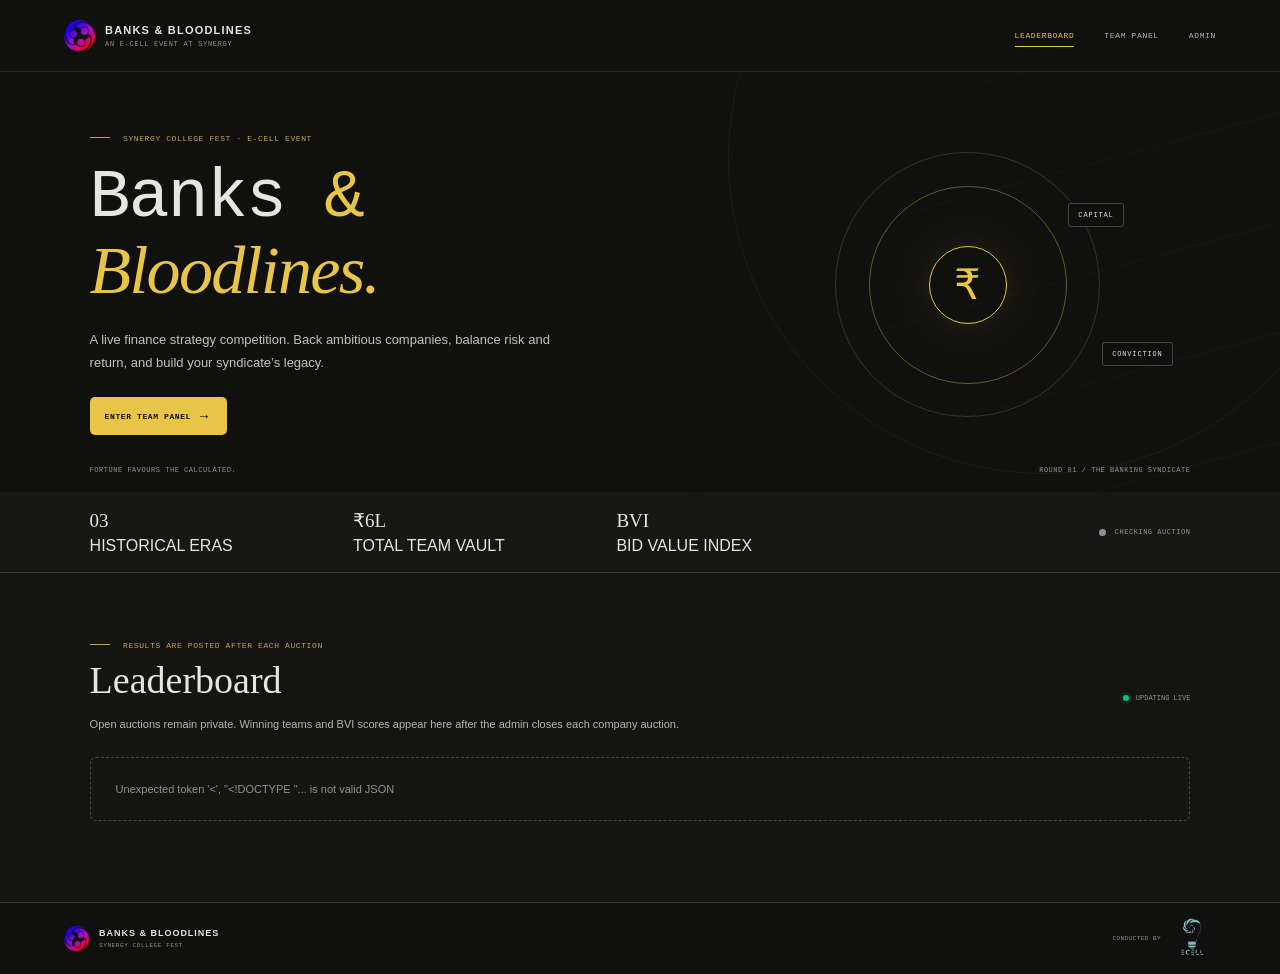
==== commit bfff7cec: "Use a shared team vault across three eras Update the event copy and bidding validation to reflect th" ====
--- a/index.html
+++ b/index.html
@@ -40,9 +40,9 @@
         </section>
 
         <section class="public-summary">
-          <div><strong>02</strong><span>HISTORICAL ERAS</span></div>
-          <div><strong>₹6L</strong><span>TEAM VAULT / ERA</span></div>
-          <div><strong>LIVE</strong><span>COMPANY AUCTIONS</span></div>
+          <div><strong>03</strong><span>HISTORICAL ERAS</span></div>
+          <div><strong>₹6L</strong><span>TOTAL TEAM VAULT</span></div>
+          <div><strong>BVI</strong><span>BID VALUE INDEX</span></div>
           <div class="public-status"><i class="status-pip"></i><span id="public-auction-status">CHECKING AUCTION</span></div>
         </section>
 
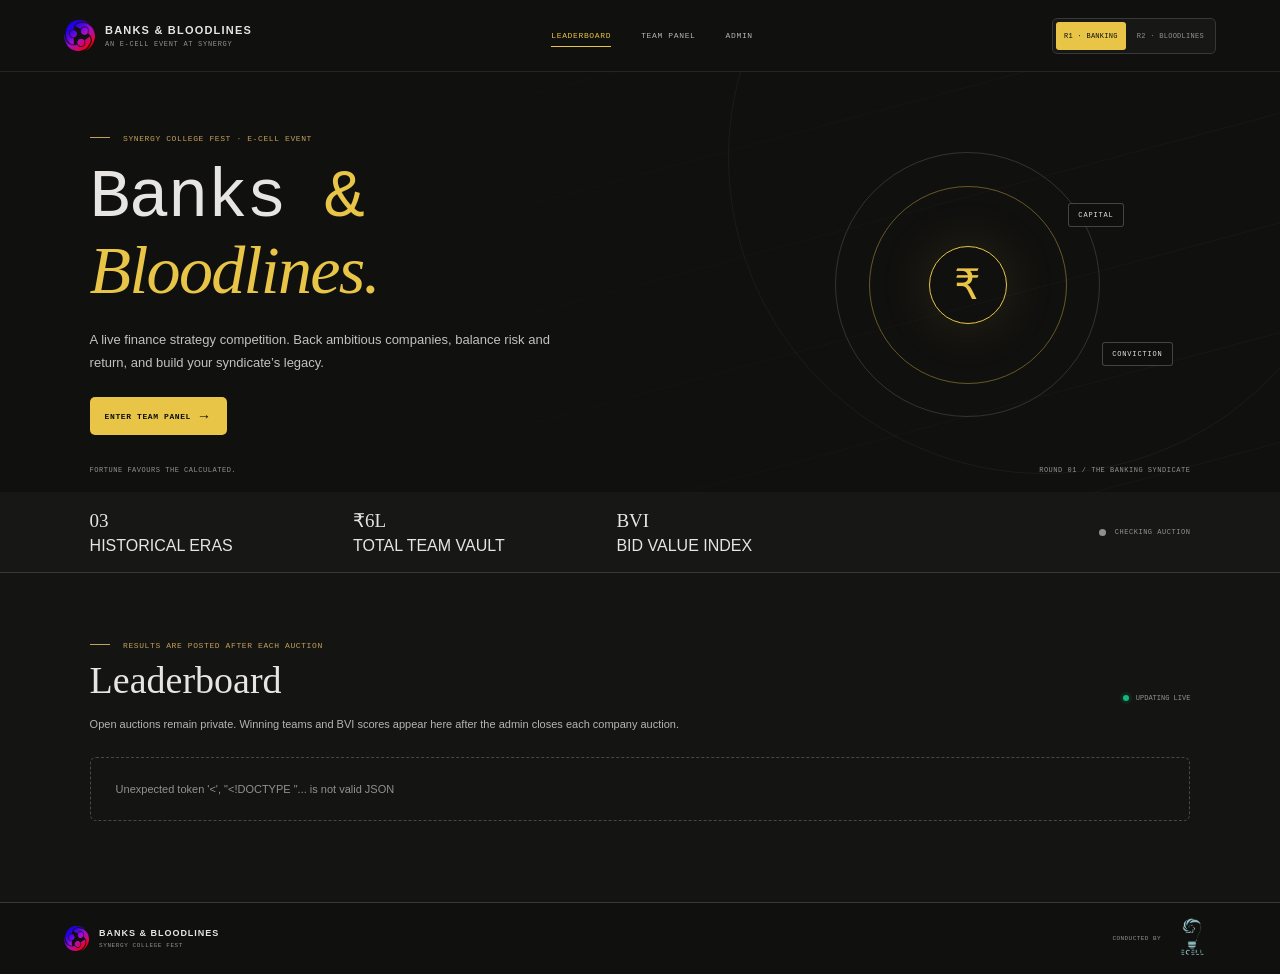
==== commit ecacb038: "Add four-year Bloodlines simulation Wire team allocations, staged market reveals, annual events, adm" ====
--- a/index.html
+++ b/index.html
@@ -7,6 +7,7 @@
     <meta name="description" content="Banks & Bloodlines: E-Cell's finance strategy event at SYNERGY college fest.">
     <title>Banks &amp; Bloodlines — SYNERGY</title>
     <link rel="stylesheet" href="/app.css">
+    <script src="/round-switcher.js" defer></script>
     <script src="/public.js" defer></script>
   </head>
   <body data-page="public">
@@ -21,7 +22,12 @@
           <a class="nav-link" href="/team">TEAM PANEL</a>
           <a class="nav-link" href="/admin">ADMIN</a>
         </nav>
+        <div class="round-switcher" role="group" aria-label="Select event round">
+          <button type="button" data-round-select="1" aria-pressed="true">R1 · BANKING</button>
+          <button type="button" data-round-select="2" aria-pressed="false">R2 · BLOODLINES</button>
+        </div>
       </header>
+      <p id="round-two-notice" class="round-notice" role="status" hidden><strong>Round 2 · Bloodlines.</strong> A four-year household investment simulation. Team allocations are available in the team panel; simulation controls are in the admin panel.</p>
 
       <main>
         <section class="public-hero">
@@ -36,17 +42,17 @@
             <div class="art-core"><span>₹</span></div>
             <span class="art-label label-one">CAPITAL</span><span class="art-label label-two">CONVICTION</span>
           </div>
-          <div class="hero-footnote"><span>FORTUNE FAVOURS THE CALCULATED.</span><span>ROUND 01 / THE BANKING SYNDICATE</span></div>
+          <div class="hero-footnote"><span>FORTUNE FAVOURS THE CALCULATED.</span><span data-round-label>ROUND 01 / THE BANKING SYNDICATE</span></div>
         </section>
 
-        <section class="public-summary">
+        <section class="public-summary" data-round-one>
           <div><strong>03</strong><span>HISTORICAL ERAS</span></div>
           <div><strong>₹6L</strong><span>TOTAL TEAM VAULT</span></div>
           <div><strong>BVI</strong><span>BID VALUE INDEX</span></div>
           <div class="public-status"><i class="status-pip"></i><span id="public-auction-status">CHECKING AUCTION</span></div>
         </section>
 
-        <section class="public-board-section">
+        <section class="public-board-section" data-round-one>
           <div class="public-board-heading">
             <div><p class="eyebrow"><span class="eyebrow-line"></span> RESULTS ARE POSTED AFTER EACH AUCTION</p><h2>Leaderboard</h2></div>
             <span class="live-indicator"><i></i> UPDATING LIVE</span>
@@ -55,6 +61,14 @@
           <div id="public-leaderboard" class="public-leaderboard" aria-live="polite">
             <p class="empty-state">Loading completed auctions…</p>
           </div>
+        </section>
+        <section class="public-board-section" data-round-two>
+          <div class="public-board-heading">
+            <div><p class="eyebrow"><span class="eyebrow-line"></span> FOUR-YEAR HOUSEHOLD RESULTS</p><h2>Bloodlines leaderboard</h2></div>
+            <span class="live-indicator"><i></i> UPDATING LIVE</span>
+          </div>
+          <p id="bloodlines-public-status" class="public-board-note">Final scores appear here after the admin publishes the completed simulation.</p>
+          <div id="bloodlines-public-leaderboard" class="public-leaderboard" aria-live="polite"></div>
         </section>
       </main>
 
--- a/app.css
+++ b/app.css
@@ -12,6 +12,19 @@
   --wine: #5c0a0a;
   --red: #ef6262;
   --green: #10b981;
+  --accent-hover: #f0d66b;
+  --accent-glow: #e8c54720;
+  --accent-outline: #e8c54765;
+  --accent-focus: #c5a05935;
+  --accent-wash: #c5a05918;
+  --accent-code-border: #6b5d31;
+  --accent-code-surface: #292619;
+  --accent-code-text: #f1e4b7;
+  --accent-card-border: #625533;
+  --accent-card-surface: #211f19;
+  --accent-preview-border: #61583e;
+  --accent-preview-surface: #24221b;
+  --accent-own-row: #34301e;
   --mono: "SFMono-Regular", Consolas, monospace;
   --sans: "Avenir Next", Avenir, "Segoe UI", sans-serif;
   --display: "Special Elite", "Courier New", monospace;
@@ -33,6 +46,15 @@
 .nav-link { position: relative; padding: 10px 0; color: #b6b5b0; font: 8px var(--mono); letter-spacing: .08em; text-decoration: none; }
 .nav-link:hover, .nav-link.is-active { color: var(--yellow); }
 .nav-link.is-active::after { position: absolute; right: 0; bottom: 3px; left: 0; height: 1px; background: var(--yellow); content: ""; }
+.round-switcher { display: flex; align-items: center; gap: 3px; padding: 3px; border: 1px solid var(--line); border-radius: 5px; background: #171716; }
+.round-switcher button { min-height: 28px; padding: 0 8px; border: 0; border-radius: 3px; background: transparent; color: var(--muted); font: 7px var(--mono); letter-spacing: .04em; white-space: nowrap; }
+.round-switcher button[aria-pressed="true"] { background: var(--yellow); color: var(--noir); }
+.round-switcher button:hover:not([aria-pressed="true"]) { color: var(--ink); }
+.round-notice { margin: 0; padding: 11px 16px; border-bottom: 1px solid var(--gold); background: color-mix(in srgb, var(--gold) 12%, var(--surface)); color: var(--ink); font-size: 10px; line-height: 1.6; }
+.round-notice strong { color: var(--yellow); }
+body[data-round="2"] [data-round-one] { display: none; }
+body[data-round="1"] [data-round-two] { display: none; }
+body[data-round="2"] { --gold: #b64c4c; --yellow: #dd8138; --wine: #570d16; --red: #e15a55; --accent-hover: #ea9a54; --accent-glow: #dd813820; --accent-outline: #dd813865; --accent-focus: #b64c4c35; --accent-wash: #b64c4c18; --accent-code-border: #713e3b; --accent-code-surface: #2a1c1c; --accent-code-text: #f0d1c2; --accent-card-border: #69413c; --accent-card-surface: #241a19; --accent-preview-border: #70463b; --accent-preview-surface: #261d1a; --accent-own-row: #34231f; }
 .eyebrow, .hero-footnote, .stat-label, .public-status, .round-index, .round-tags, .button, .auction-status-card, .signed-in-label, .deal-meta, .deal-financials span, .bid-form-heading, .bid-form label > span, .bvi-preview > span, .formula-label, .formula-notes, .admin-login label > span, .panel-index, .footer-organizer, .footer-event-note span, .fact-label { font-family: var(--mono); letter-spacing: .075em; }
 .eyebrow { margin: 0 0 14px; color: var(--gold); font-size: 8px; }
 .eyebrow-line { display: inline-block; width: 20px; height: 1px; margin: 0 8px 3px 0; background: currentColor; }
@@ -50,7 +72,7 @@
 .public-hero-copy .eyebrow { margin-bottom: 18px; }
 .hero-description { max-width: 470px; margin: 17px 0 23px; color: #c1c3c0; font-size: 13px; line-height: 1.75; }
 .button { min-height: 38px; padding: 0 14px; border: 1px solid transparent; border-radius: 5px; background: var(--yellow); color: var(--noir); font-size: 8px; font-weight: 600; text-decoration: none; transition: background .2s, transform .2s, box-shadow .2s; }
-.button:hover:not(:disabled) { transform: translateY(-1px); background: #f0d66b; box-shadow: 0 4px 12px #0003; }
+.button:hover:not(:disabled) { transform: translateY(-1px); background: var(--accent-hover); box-shadow: 0 4px 12px #0003; }
 .button:disabled { cursor: not-allowed; background: #393936; color: #92928d; }
 .button span { padding-left: 6px; font: 14px var(--sans); }
 .button-primary { background: var(--yellow); color: var(--noir); }
@@ -61,8 +83,8 @@
 .hero-link { display: inline-flex; align-items: center; }
 .public-hero-art { position: relative; z-index: 1; min-height: 255px; display: grid; place-items: center; }
 .art-orbit { position: absolute; width: min(25vw, 265px); height: min(25vw, 265px); border: 1px solid #ffffff25; border-radius: 50%; }
-.orbit-two { width: min(19vw, 198px); height: min(19vw, 198px); border-color: #e8c54765; }
-.art-core { width: 78px; height: 78px; display: grid; place-items: center; border: 1px solid var(--yellow); border-radius: 50%; box-shadow: 0 0 55px #e8c54720; color: var(--yellow); font: 42px Georgia, serif; }
+.orbit-two { width: min(19vw, 198px); height: min(19vw, 198px); border-color: var(--accent-outline); }
+.art-core { width: 78px; height: 78px; display: grid; place-items: center; border: 1px solid var(--yellow); border-radius: 50%; box-shadow: 0 0 55px var(--accent-glow); color: var(--yellow); font: 42px Georgia, serif; }
 .art-label { position: absolute; padding: 7px 9px; border: 1px solid #ffffff38; border-radius: 3px; background: #0f0f0fdf; color: #e2e2df; font: 7px var(--mono); letter-spacing: .12em; }
 .label-one { top: 18%; right: 15%; }.label-two { right: 4%; bottom: 18%; }
 .hero-footnote { position: absolute; right: clamp(22px, 7vw, 90px); bottom: 18px; left: clamp(22px, 7vw, 90px); z-index: 1; display: flex; justify-content: space-between; gap: 15px; color: #919491; font-size: 7px; }
@@ -91,13 +113,13 @@
 .auth-form, .stack-form { display: grid; gap: 11px; }.auth-form label, .stack-form label { display: block; }
 .auth-form label > span, .stack-form label > span { display: block; margin-bottom: 6px; color: var(--muted); font: 7px var(--mono); letter-spacing: .08em; }
 input, select { width: 100%; min-height: 38px; padding: 9px 11px; border: 1px solid #484844; border-radius: 4px; outline: none; background: #151514; color: var(--ink); color-scheme: dark; font-size: 11px; }
-input::placeholder { color: #777772; }input:focus, select:focus { border-color: var(--gold); box-shadow: 0 0 0 2px #c5a05935; }
+input::placeholder { color: #777772; }input:focus, select:focus { border-color: var(--gold); box-shadow: 0 0 0 2px var(--accent-focus); }
 .form-message { min-height: 13px; margin: 0; color: var(--green); font-size: 10px; line-height: 1.5; }.form-message.is-error { color: var(--red); }
 .panel-toolbar { min-height: 61px; margin-bottom: 16px; padding: 11px 15px; display: flex; align-items: center; justify-content: space-between; gap: 12px; border: 1px solid var(--line); border-radius: 5px; background: #1b1b1a; }
 .panel-toolbar > div:first-child { display: flex; flex-direction: column; gap: 5px; }.panel-toolbar strong { font: 16px Georgia, serif; }
 .panel-index { color: var(--gold); font-size: 7px; }.button-row { display: flex; flex-wrap: wrap; gap: 8px; }
 .admin-columns { display: grid; grid-template-columns: minmax(0, .95fr) minmax(0, 1.05fr); gap: 13px; }.admin-panel h2 { margin: 9px 0; font-size: 22px; }.admin-panel > p { margin: 0 0 16px; color: var(--smoke); font-size: 10px; line-height: 1.65; }
-.team-code-result { padding: 11px; display: flex; flex-direction: column; gap: 6px; border: 1px solid #6b5d31; border-radius: 4px; background: #292619; color: #d1d0ca; font-size: 9px; line-height: 1.5; }.team-code-result strong { color: #f1e4b7; font: 14px var(--mono); overflow-wrap: anywhere; }
+.team-code-result { padding: 11px; display: flex; flex-direction: column; gap: 6px; border: 1px solid var(--accent-code-border); border-radius: 4px; background: var(--accent-code-surface); color: #d1d0ca; font-size: 9px; line-height: 1.5; }.team-code-result strong { color: var(--accent-code-text); font: 14px var(--mono); overflow-wrap: anywhere; }
 .team-list-heading { margin-top: 17px; padding-top: 13px; display: flex; justify-content: space-between; border-top: 1px solid var(--line); color: var(--muted); font: 7px var(--mono); letter-spacing: .08em; }.team-list-heading strong { color: var(--ink); }
 .simple-list { margin: 8px 0 0; padding: 0; list-style: none; }.simple-list li { padding: 7px 0; border-bottom: 1px solid #2e2e2c; color: var(--smoke); font-size: 10px; }
 .admin-board-section { margin-top: 28px; }.admin-board-section .public-board-note { margin: 10px 0 14px; }
@@ -106,27 +128,60 @@
 .leaderboard-row:last-child { border-bottom: 0; }.leaderboard-row > span { overflow: hidden; text-overflow: ellipsis; white-space: nowrap; }.leaderboard-header { color: var(--muted); font: 7px var(--mono); letter-spacing: .08em; }.rank-number { color: var(--gold); font: 9px var(--mono); }.rank-team-name { font-weight: 600; }.rank-bvi { color: var(--green); font: 10px var(--mono); }
 .auction-status-card { max-width: 245px; padding: 10px 12px; display: inline-flex; align-items: center; gap: 8px; border: 1px solid var(--line); border-radius: 4px; color: var(--smoke); font-size: 7px; line-height: 1.5; }
 .team-main { width: min(100%, 1120px); }.team-results-section, .team-auction { margin-top: 22px; }.team-results { display: grid; grid-template-columns: repeat(2, minmax(0, 1fr)); gap: 9px; margin-top: 13px; }
-.win-card { padding: 15px; border: 1px solid #625533; border-radius: 6px; background: #211f19; }.win-card h3 { margin: 8px 0 5px; font-size: 18px; }.win-card p { margin: 9px 0 0; color: var(--smoke); font-size: 10px; line-height: 1.7; }.win-card .result-era { display: block; }.win-bid { color: var(--yellow); font: 9px var(--mono); }
-.waiting-panel { min-height: 110px; margin-top: 13px; padding: 20px; display: flex; align-items: center; gap: 14px; border: 1px solid var(--line); border-radius: 6px; background: var(--surface); }.waiting-signal { width: 25px; height: 25px; flex: 0 0 25px; border: 1px solid var(--gold); border-radius: 50%; box-shadow: inset 0 0 0 6px #c5a05918; }.waiting-panel h3 { margin: 0 0 5px; font-size: 17px; }.waiting-panel p { margin: 0; color: var(--smoke); font-size: 10px; line-height: 1.6; }
+.win-card { padding: 15px; border: 1px solid var(--accent-card-border); border-radius: 6px; background: var(--accent-card-surface); }.win-card h3 { margin: 8px 0 5px; font-size: 18px; }.win-card p { margin: 9px 0 0; color: var(--smoke); font-size: 10px; line-height: 1.7; }.win-card .result-era { display: block; }.win-bid { color: var(--yellow); font: 9px var(--mono); }
+.waiting-panel { min-height: 110px; margin-top: 13px; padding: 20px; display: flex; align-items: center; gap: 14px; border: 1px solid var(--line); border-radius: 6px; background: var(--surface); }.waiting-signal { width: 25px; height: 25px; flex: 0 0 25px; border: 1px solid var(--gold); border-radius: 50%; box-shadow: inset 0 0 0 6px var(--accent-wash); }.waiting-panel h3 { margin: 0 0 5px; font-size: 17px; }.waiting-panel p { margin: 0; color: var(--smoke); font-size: 10px; line-height: 1.6; }
 .active-deal { margin-top: 13px; padding: 18px; border: 1px solid var(--line); border-radius: 6px; background: var(--surface); }.deal-heading { padding-bottom: 16px; display: grid; grid-template-columns: minmax(0, 1fr) minmax(220px, .8fr); gap: 19px; border-bottom: 1px solid var(--line); }.deal-meta { color: var(--gold); font-size: 7px; }.deal-heading h3 { margin: 8px 0 4px; font-size: 24px; }.company-sector { color: var(--smoke); font-size: 9px; }.company-summary { margin: 10px 0 0; color: var(--smoke); font-size: 10px; line-height: 1.65; }
 .deal-financials { align-self: center; display: grid; grid-template-columns: 1fr 1fr; gap: 8px; }.deal-financials > div { min-height: 56px; padding: 9px; display: flex; flex-direction: column; justify-content: center; gap: 5px; border: 1px solid var(--line); border-radius: 4px; background: #191918; }.deal-financials > div:first-child { grid-column: 1 / -1; }.deal-financials span { color: var(--muted); font-size: 6px; }.deal-financials strong { font: 15px Georgia, serif; }
 .deal-workspace { padding-top: 16px; display: grid; grid-template-columns: minmax(0, .95fr) minmax(0, 1.05fr); gap: 18px; }.bid-form { display: grid; grid-template-columns: 1fr 1fr; align-content: start; gap: 10px; }.bid-form-heading { grid-column: 1 / -1; display: flex; flex-direction: column; gap: 4px; color: var(--ink); font-size: 8px; }.bid-form-heading span:last-child { color: var(--muted); font: 9px var(--sans); letter-spacing: 0; }.bid-form label > span { display: block; margin-bottom: 6px; color: var(--muted); font-size: 7px; }
-.bvi-preview { grid-column: 1 / -1; min-height: 86px; padding: 12px; display: grid; grid-template-columns: 1fr auto; align-items: center; gap: 4px 10px; border: 1px solid #61583e; border-radius: 5px; background: #24221b; }.bvi-preview > span:first-child { color: var(--muted); font-size: 7px; }.bvi-preview strong { grid-column: 1; grid-row: 2; color: var(--green); font: 24px var(--mono); }.bvi-preview > span:last-child { grid-column: 2; grid-row: 1 / span 2; max-width: 145px; color: var(--smoke); font-size: 8px; line-height: 1.55; text-align: right; }.bid-submit { grid-column: 1 / -1; }
-.live-board { min-width: 0; padding: 13px; border: 1px solid var(--line); border-radius: 5px; background: #191918; }.live-board-heading { padding-bottom: 10px; display: flex; align-items: center; justify-content: space-between; gap: 10px; border-bottom: 1px solid var(--line); }.live-board-heading .eyebrow { margin: 0 0 4px; font-size: 6px; }.live-board-heading h3 { margin: 0; font-size: 17px; }.leaderboard-list { margin: 0; padding: 0; list-style: none; }.leaderboard-list li { padding: 9px 2px; display: grid; grid-template-columns: 22px minmax(0, 1fr) auto; align-items: center; gap: 7px; border-bottom: 1px solid #30302e; }.leaderboard-list li.is-own-bid { margin: 0 -5px; padding-right: 7px; padding-left: 7px; border-radius: 3px; background: #34301e; }.rank-team { min-width: 0; display: flex; flex-direction: column; gap: 3px; }.rank-team strong { overflow: hidden; color: var(--ink); font-size: 9px; text-overflow: ellipsis; white-space: nowrap; }.rank-team small { color: var(--muted); font-size: 7px; }.admin-empty { padding: 12px 0 2px; color: var(--muted); font-size: 9px; }
+.bvi-preview { grid-column: 1 / -1; min-height: 86px; padding: 12px; display: grid; grid-template-columns: 1fr auto; align-items: center; gap: 4px 10px; border: 1px solid var(--accent-preview-border); border-radius: 5px; background: var(--accent-preview-surface); }.bvi-preview > span:first-child { color: var(--muted); font-size: 7px; }.bvi-preview strong { grid-column: 1; grid-row: 2; color: var(--green); font: 24px var(--mono); }.bvi-preview > span:last-child { grid-column: 2; grid-row: 1 / span 2; max-width: 145px; color: var(--smoke); font-size: 8px; line-height: 1.55; text-align: right; }.bid-submit { grid-column: 1 / -1; }
+.live-board { min-width: 0; padding: 13px; border: 1px solid var(--line); border-radius: 5px; background: #191918; }.live-board-heading { padding-bottom: 10px; display: flex; align-items: center; justify-content: space-between; gap: 10px; border-bottom: 1px solid var(--line); }.live-board-heading .eyebrow { margin: 0 0 4px; font-size: 6px; }.live-board-heading h3 { margin: 0; font-size: 17px; }.leaderboard-list { margin: 0; padding: 0; list-style: none; }.leaderboard-list li { padding: 9px 2px; display: grid; grid-template-columns: 22px minmax(0, 1fr) auto; align-items: center; gap: 7px; border-bottom: 1px solid #30302e; }.leaderboard-list li.is-own-bid { margin: 0 -5px; padding-right: 7px; padding-left: 7px; border-radius: 3px; background: var(--accent-own-row); }.rank-team { min-width: 0; display: flex; flex-direction: column; gap: 3px; }.rank-team strong { overflow: hidden; color: var(--ink); font-size: 9px; text-overflow: ellipsis; white-space: nowrap; }.rank-team small { color: var(--muted); font-size: 7px; }.admin-empty { padding: 12px 0 2px; color: var(--muted); font-size: 9px; }
 .footer { min-height: 72px; margin-top: auto; padding: 10px clamp(18px, 5vw, 64px); display: flex; align-items: center; justify-content: space-between; gap: 15px; border-top: 1px solid var(--line); background: #10100f; }.footer-mark { font-size: 9px; }.footer-mark .wordmark-icon { width: 25px; height: 25px; }.footer-mark .wordmark-sub { font-size: 6px; }.footer-organizer { display: flex; align-items: center; gap: 5px; color: var(--muted); font: 6px var(--mono); }.ecell-logo { width: 50px; height: 45px; display: block; object-fit: contain; }
 .toast { position: fixed; right: 18px; bottom: 18px; z-index: 500; max-width: min(360px, calc(100vw - 36px)); padding: 12px 15px; border: 1px solid #45443f; border-radius: 5px; background: #242422; box-shadow: 0 8px 25px #0005; color: var(--ink); font-size: 11px; opacity: 0; pointer-events: none; transform: translateY(9px); transition: opacity .2s, transform .2s; }.toast.is-visible { opacity: 1; transform: translateY(0); }
 .public-leaderboard .empty-state { grid-column: 1 / -1; }
+.bloodlines-panel { margin-top: 20px; padding: 18px; border: 1px solid var(--line); border-radius: 6px; background: var(--surface); }
+.bloodlines-panel > .public-board-heading h2 { font-size: clamp(24px, 3vw, 36px); }
+.bloodlines-summary, .bloodlines-admin-overview { margin: 15px 0; display: grid; grid-template-columns: repeat(4, minmax(0, 1fr)); gap: 8px; }
+.bloodlines-summary > div, .bloodlines-admin-overview > div { min-width: 0; padding: 12px; display: flex; flex-direction: column; gap: 7px; border: 1px solid var(--line); border-radius: 4px; background: #171716; }
+.bloodlines-summary span, .bloodlines-admin-overview span { color: var(--muted); font: 7px var(--mono); letter-spacing: .07em; }
+.bloodlines-summary strong, .bloodlines-admin-overview strong { color: var(--yellow); font: 16px Georgia, serif; overflow-wrap: anywhere; }
+.bloodlines-news { display: grid; grid-template-columns: repeat(2, minmax(0, 1fr)); gap: 8px; }
+.bloodlines-news article { padding: 12px; border: 1px solid var(--line); border-radius: 4px; background: #171716; }
+.bloodlines-news article span, .bloodlines-insurance legend, .bloodlines-admin-team > span { color: var(--gold); font: 7px var(--mono); letter-spacing: .07em; }
+.bloodlines-news p { margin: 7px 0 0; color: var(--smoke); font-size: 10px; line-height: 1.6; }
+.bloodlines-wheel { margin: 13px 0; padding: 12px; border: 1px solid var(--accent-card-border); border-radius: 4px; background: var(--accent-card-surface); color: var(--yellow); font: 9px var(--mono); }
+.bloodlines-allocation { margin-top: 17px; padding-top: 14px; border-top: 1px solid var(--line); }
+.bloodlines-add-trade { margin: 0 0 9px; }
+.bloodlines-allocation h3 { margin: 0; font-size: 20px; }
+.bloodlines-trades-wrap { overflow-x: auto; }
+.bloodlines-trades { width: 100%; border-collapse: collapse; font-size: 9px; }
+.bloodlines-trades th { color: var(--muted); font: 7px var(--mono); text-align: left; }
+.bloodlines-trades th, .bloodlines-trades td { padding: 6px; border-bottom: 1px solid var(--line); }
+.bloodlines-trades td:first-child { min-width: 155px; color: var(--ink); }
+.bloodlines-trades input, .bloodlines-trades select { width: 100%; min-width: 85px; min-height: 32px; padding: 5px 7px; }
+.bloodlines-insurance { margin: 13px 0; padding: 10px; border: 1px solid var(--line); }
+.bloodlines-insurance > div { display: flex; flex-wrap: wrap; gap: 12px; padding-top: 8px; }
+.bloodlines-insurance label { display: flex; align-items: center; gap: 6px; color: var(--smoke); font-size: 9px; }
+.bloodlines-insurance input { accent-color: var(--yellow); }
+#bloodlines-cash-preview { color: var(--smoke); font: 8px var(--mono); }
+.bloodlines-lower-grid { margin-top: 20px; display: grid; grid-template-columns: 1fr 1fr; gap: 16px; }
+.bloodlines-lower-grid > section { min-width: 0; padding: 12px; border: 1px solid var(--line); border-radius: 4px; }
+.bloodlines-ledger { max-height: 250px; margin: 0; padding: 0; overflow: auto; list-style: none; }
+.bloodlines-ledger li { padding: 7px 0; border-bottom: 1px solid var(--line); color: var(--smoke); font-size: 9px; line-height: 1.5; }
+.bloodlines-admin-controls { margin: 14px 0; }
+.bloodlines-admin-teams { display: grid; gap: 7px; }
+.bloodlines-admin-team { padding: 11px; display: grid; grid-template-columns: 1.2fr 1fr 1.5fr auto; align-items: center; gap: 9px; border: 1px solid var(--line); border-radius: 4px; background: #171716; }
+.bloodlines-admin-team strong { font-size: 10px; }.bloodlines-admin-team > span { font-size: 7px; }.bloodlines-admin-team b { color: var(--yellow); font: 12px var(--mono); }
 
 @media (max-width: 760px) {
-  .topbar { min-height: 65px; gap: 12px; }.wordmark { gap: 7px; font-size: 9px; }.wordmark-icon { width: 26px; height: 26px; }.wordmark-sub { font-size: 6px; }.site-nav { gap: 12px; }.nav-link { font-size: 7px; }
+  .topbar { min-height: 65px; flex-wrap: wrap; gap: 10px 12px; }.wordmark { gap: 7px; font-size: 9px; }.wordmark-icon { width: 26px; height: 26px; }.wordmark-sub { font-size: 6px; }.site-nav { gap: 12px; }.nav-link { font-size: 7px; }.round-switcher { margin-left: auto; }
   .public-hero { min-height: 340px; padding: 47px 25px 49px; grid-template-columns: minmax(0, 1fr) minmax(130px, .6fr); }.public-hero-art { min-height: 190px; }.art-orbit { width: 175px; height: 175px; }.orbit-two { width: 130px; height: 130px; }.art-core { width: 62px; height: 62px; font-size: 34px; }.hero-footnote { right: 25px; left: 25px; }
-  .public-summary { padding-right: 25px; padding-left: 25px; }.public-board-section { padding-right: 25px; padding-left: 25px; }.panel-main { padding-top: 37px; }.admin-columns { grid-template-columns: 1fr; }.auth-card:has(.auth-copy) { grid-template-columns: 1fr; gap: 16px; }
+  .public-summary { padding-right: 25px; padding-left: 25px; }.public-board-section { padding-right: 25px; padding-left: 25px; }.panel-main { padding-top: 37px; }.admin-columns { grid-template-columns: 1fr; }.auth-card:has(.auth-copy) { grid-template-columns: 1fr; gap: 16px; }.bloodlines-admin-team { grid-template-columns: 1fr 1fr; }
 }
 @media (max-width: 520px) {
-  .topbar { flex-wrap: wrap; justify-content: center; gap: 0 12px; padding: 8px 12px; }.topbar .wordmark { margin-right: auto; }.site-nav { gap: 10px; }.nav-link { font-size: 6px; }
+  .topbar { flex-wrap: wrap; justify-content: center; gap: 0 12px; padding: 8px 12px; }.topbar .wordmark { margin-right: auto; }.site-nav { gap: 10px; }.nav-link { font-size: 6px; }.round-switcher { flex: 1 0 100%; justify-content: center; margin: 7px 0 2px; }.round-switcher button { min-height: 26px; padding: 0 12px; font-size: 6px; }
   .public-hero { min-height: 455px; padding: 43px 20px 46px; grid-template-columns: 1fr; align-content: start; }.public-hero-copy { z-index: 2; }.public-hero-copy .eyebrow { font-size: 7px; }.public-hero-art { min-height: 168px; }.art-orbit { width: 160px; height: 160px; }.orbit-two { width: 120px; height: 120px; }.hero-footnote { right: 20px; left: 20px; font-size: 6px; }.hero-footnote span:last-child { max-width: 47%; text-align: right; }
   .public-summary { grid-template-columns: 1fr 1fr; gap: 13px; padding: 16px 20px; }.public-status { justify-self: start; text-align: left; }.public-board-section { padding: 37px 20px 48px; }.public-board-heading { align-items: start; }.public-leaderboard, .team-results { grid-template-columns: 1fr; }.result-row { min-height: 69px; }
-  .panel-main { padding: 34px 16px 48px; }.panel-heading { margin-bottom: 22px; }.panel-heading h1 { font-size: 36px; }.auth-card, .admin-panel { padding: 15px; }.panel-toolbar { align-items: flex-start; }.panel-toolbar .button-row { flex-direction: column; }.panel-toolbar .button { min-height: 32px; }
+  .panel-main { padding: 34px 16px 48px; }.panel-heading { margin-bottom: 22px; }.panel-heading h1 { font-size: 36px; }.auth-card, .admin-panel { padding: 15px; }.panel-toolbar { align-items: flex-start; }.panel-toolbar .button-row { flex-direction: column; }.panel-toolbar .button { min-height: 32px; }.bloodlines-summary, .bloodlines-admin-overview { grid-template-columns: 1fr 1fr; }.bloodlines-news, .bloodlines-lower-grid { grid-template-columns: 1fr; }.bloodlines-admin-team { grid-template-columns: 1fr; }
   .deal-heading, .deal-workspace { grid-template-columns: 1fr; }.deal-financials { grid-template-columns: 1fr 1fr; }.deal-financials > div:first-child { grid-column: 1 / -1; }.active-deal { padding: 13px; }.bid-form { gap: 8px; }.formula-notes { flex-direction: column; gap: 6px; }
   .footer { padding: 9px 14px; }.footer-organizer { gap: 1px; }.ecell-logo { width: 42px; height: 40px; }
 }
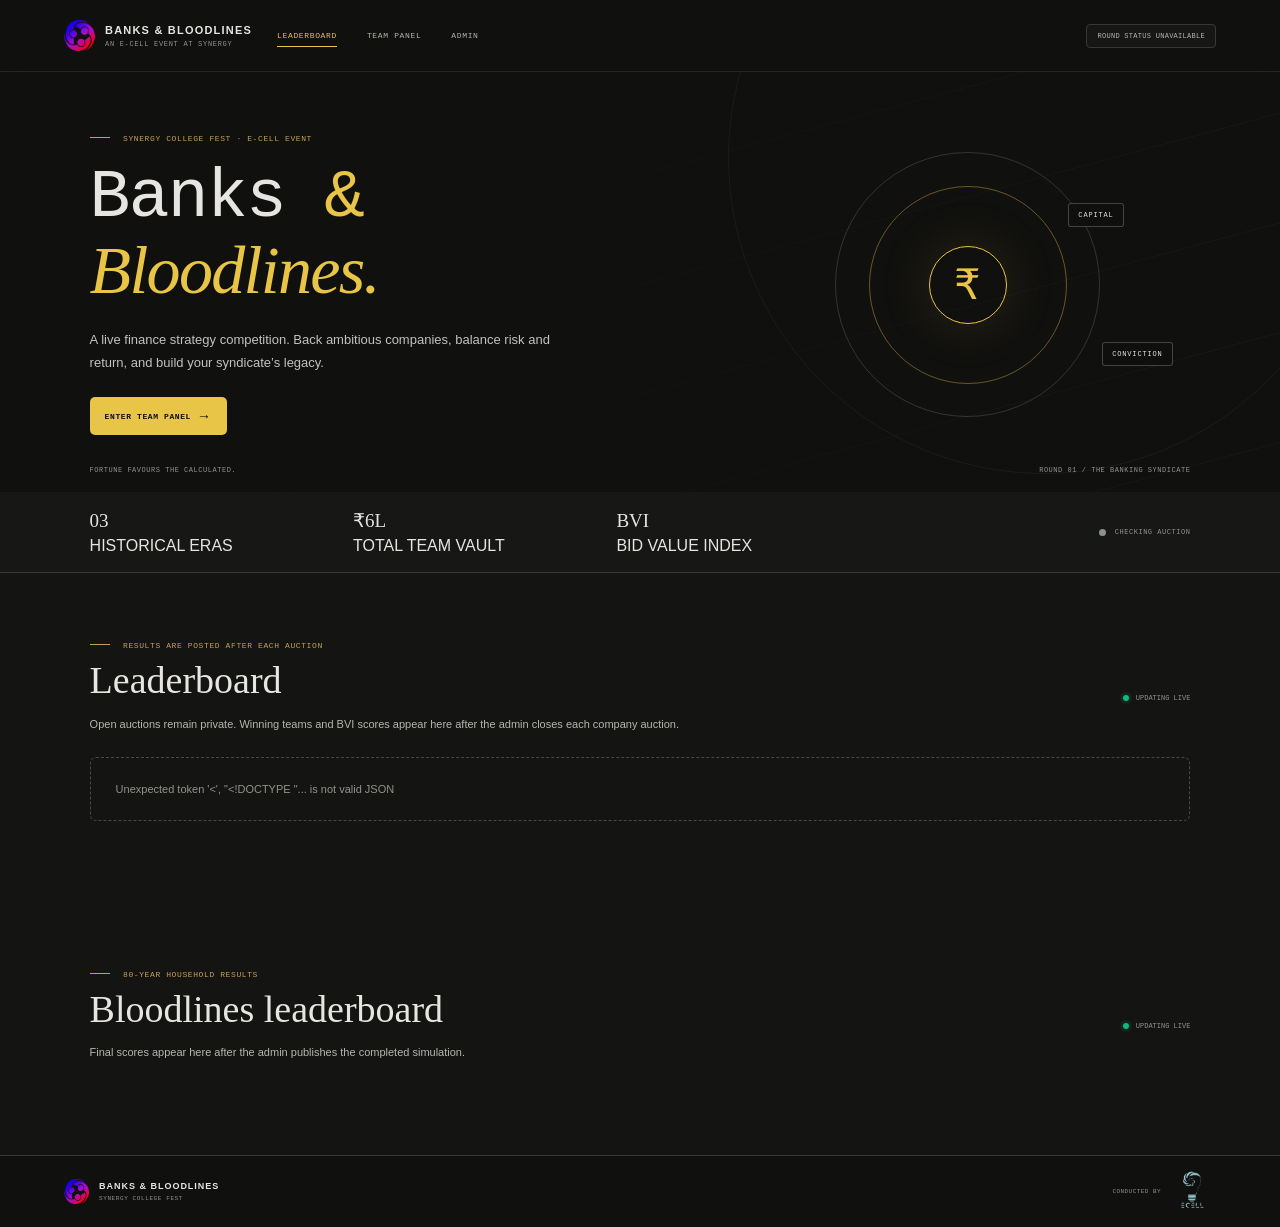
==== commit 0f5d2c0e: "Redesign Bloodlines for 80-year event flow Replace the short simulation with nine configurable sub-r" ====
--- a/index.html
+++ b/index.html
@@ -22,12 +22,9 @@
           <a class="nav-link" href="/team">TEAM PANEL</a>
           <a class="nav-link" href="/admin">ADMIN</a>
         </nav>
-        <div class="round-switcher" role="group" aria-label="Select event round">
-          <button type="button" data-round-select="1" aria-pressed="true">R1 · BANKING</button>
-          <button type="button" data-round-select="2" aria-pressed="false">R2 · BLOODLINES</button>
-        </div>
+        <div class="round-indicator" data-round-indicator aria-live="polite">R1 · BANKING</div>
       </header>
-      <p id="round-two-notice" class="round-notice" role="status" hidden><strong>Round 2 · Bloodlines.</strong> A four-year household investment simulation. Team allocations are available in the team panel; simulation controls are in the admin panel.</p>
+      <p id="round-two-notice" class="round-notice" role="status" hidden><strong>Round 2 · Bloodlines.</strong> An 80-year household investment simulation across nine sub-rounds. Team allocations are available in the team panel; simulation controls are in the admin panel.</p>
 
       <main>
         <section class="public-hero">
@@ -64,10 +61,14 @@
         </section>
         <section class="public-board-section" data-round-two>
           <div class="public-board-heading">
-            <div><p class="eyebrow"><span class="eyebrow-line"></span> FOUR-YEAR HOUSEHOLD RESULTS</p><h2>Bloodlines leaderboard</h2></div>
+            <div><p class="eyebrow"><span class="eyebrow-line"></span> 80-YEAR HOUSEHOLD RESULTS</p><h2>Bloodlines leaderboard</h2></div>
             <span class="live-indicator"><i></i> UPDATING LIVE</span>
           </div>
           <p id="bloodlines-public-status" class="public-board-note">Final scores appear here after the admin publishes the completed simulation.</p>
+          <section id="bloodlines-public-wheel" class="bloodlines-public-wheel" hidden aria-live="polite">
+            <div class="public-board-heading"><div><p class="eyebrow"><span class="eyebrow-line"></span> LIVE WHEEL</p><h3 id="bloodlines-public-wheel-heading"></h3></div><span id="bloodlines-public-wheel-current" class="live-indicator" hidden><i></i> SPINNING</span></div>
+            <div id="bloodlines-public-wheel-entries" class="bloodlines-wheel-board"></div>
+          </section>
           <div id="bloodlines-public-leaderboard" class="public-leaderboard" aria-live="polite"></div>
         </section>
       </main>
--- a/app.css
+++ b/app.css
@@ -47,6 +47,8 @@
 .nav-link:hover, .nav-link.is-active { color: var(--yellow); }
 .nav-link.is-active::after { position: absolute; right: 0; bottom: 3px; left: 0; height: 1px; background: var(--yellow); content: ""; }
 .round-switcher { display: flex; align-items: center; gap: 3px; padding: 3px; border: 1px solid var(--line); border-radius: 5px; background: #171716; }
+.round-indicator { margin-left: auto; padding: 7px 10px; border: 1px solid var(--line); border-radius: 4px; background: #171716; color: var(--smoke); font: 7px var(--mono); letter-spacing: .04em; white-space: nowrap; }
+.admin-round-controls { display: flex; flex-direction: column; align-items: flex-end; gap: 4px; }.admin-round-message:empty { display: none; }.admin-round-message { color: var(--red); font-size: 8px; }
 .round-switcher button { min-height: 28px; padding: 0 8px; border: 0; border-radius: 3px; background: transparent; color: var(--muted); font: 7px var(--mono); letter-spacing: .04em; white-space: nowrap; }
 .round-switcher button[aria-pressed="true"] { background: var(--yellow); color: var(--noir); }
 .round-switcher button:hover:not([aria-pressed="true"]) { color: var(--ink); }
@@ -149,6 +151,32 @@
 .bloodlines-news article span, .bloodlines-insurance legend, .bloodlines-admin-team > span { color: var(--gold); font: 7px var(--mono); letter-spacing: .07em; }
 .bloodlines-news p { margin: 7px 0 0; color: var(--smoke); font-size: 10px; line-height: 1.6; }
 .bloodlines-wheel { margin: 13px 0; padding: 12px; border: 1px solid var(--accent-card-border); border-radius: 4px; background: var(--accent-card-surface); color: var(--yellow); font: 9px var(--mono); }
+.bloodlines-wheel-status { display: flex; align-items: center; gap: 12px; }.bloodlines-wheel-status p { color: var(--ink); font-size: 10px; }
+.wheel-spinner { width: 37px; height: 37px; flex: 0 0 37px; display: inline-block; border: 2px solid #6f2a22; border-radius: 50%; background: conic-gradient(from 0deg, #ed673f 0 12%, #321a18 12% 25%, #f0ad55 25% 37%, #321a18 37% 50%, #ed673f 50% 62%, #321a18 62% 75%, #f0ad55 75% 87%, #321a18 87%); box-shadow: inset 0 0 0 5px #171716; }
+.wheel-spinner.is-spinning { animation: bloodlines-wheel-spin .65s linear infinite; }
+@keyframes bloodlines-wheel-spin { to { transform: rotate(360deg); } }
+.bloodlines-wheel-entries { margin: 12px 0 0; padding: 0; display: grid; grid-template-columns: repeat(2, minmax(0, 1fr)); gap: 6px; list-style: none; }
+.bloodlines-wheel-entries li, .bloodlines-wheel-entry { min-width: 0; padding: 9px; display: flex; align-items: center; justify-content: space-between; gap: 8px; border: 1px solid var(--line); border-radius: 4px; background: #171716; }
+.bloodlines-wheel-entries li strong, .bloodlines-wheel-entry strong { overflow: hidden; color: var(--ink); font-size: 9px; text-overflow: ellipsis; white-space: nowrap; }
+.bloodlines-wheel-entries li span, .bloodlines-wheel-entry > span { color: var(--muted); font: 7px var(--mono); text-align: right; }
+.bloodlines-wheel-entries li.is-spinning, .bloodlines-wheel-entry.is-spinning { border-color: var(--accent); }
+.bloodlines-wheel-board { display: grid; grid-template-columns: repeat(2, minmax(0, 1fr)); gap: 7px; }
+.bloodlines-public-wheel { margin: 14px 0; padding: 13px; border: 1px solid var(--line); border-radius: 5px; background: var(--surface); }.bloodlines-public-wheel h3 { margin: 0; font-size: 15px; }
+.bloodlines-wheel-entry .wheel-spinner { width: 26px; height: 26px; flex-basis: 26px; }
+.bloodlines-wheel-entry b { color: var(--yellow); font: 7px var(--mono); text-align: right; }
+.bloodlines-schedule { margin: 18px 0; padding: 14px; border: 1px solid var(--line); border-radius: 4px; }
+.bloodlines-schedule h2 { margin: 0; font-size: 20px; }
+.bloodlines-schedule-ranges { margin: 11px 0; display: grid; grid-template-columns: repeat(3, minmax(0, 1fr)); gap: 7px; }
+.bloodlines-schedule-range { min-width: 0; padding: 8px; display: grid; grid-template-columns: 1fr 1fr; gap: 5px; border: 1px solid var(--line); }
+.bloodlines-schedule-range > span { grid-column: 1 / -1; color: var(--muted); font: 7px var(--mono); }
+.bloodlines-schedule-range input { min-width: 0; padding: 6px; }
+.bloodlines-news-control { margin: 14px 0; padding: 13px; display: grid; gap: 9px; border: 1px solid var(--line); border-radius: 4px; }
+.bloodlines-news-control textarea { width: 100%; min-height: 78px; padding: 9px; resize: vertical; }
+.bloodlines-news-control label > span { display: block; margin-bottom: 6px; color: var(--muted); font: 8px var(--mono); }
+.bloodlines-market { margin: 12px 0; padding: 11px; border: 1px solid var(--line); border-radius: 4px; background: #171716; }
+.bloodlines-market > strong { color: var(--yellow); font: 8px var(--mono); }
+.bloodlines-market-prices { margin-top: 8px; display: grid; grid-template-columns: repeat(3, minmax(0, 1fr)); gap: 7px; }
+.bloodlines-market-prices span { color: var(--smoke); font-size: 8px; }
 .bloodlines-allocation { margin-top: 17px; padding-top: 14px; border-top: 1px solid var(--line); }
 .bloodlines-add-trade { margin: 0 0 9px; }
 .bloodlines-allocation h3 { margin: 0; font-size: 20px; }
@@ -173,15 +201,15 @@
 .bloodlines-admin-team strong { font-size: 10px; }.bloodlines-admin-team > span { font-size: 7px; }.bloodlines-admin-team b { color: var(--yellow); font: 12px var(--mono); }
 
 @media (max-width: 760px) {
-  .topbar { min-height: 65px; flex-wrap: wrap; gap: 10px 12px; }.wordmark { gap: 7px; font-size: 9px; }.wordmark-icon { width: 26px; height: 26px; }.wordmark-sub { font-size: 6px; }.site-nav { gap: 12px; }.nav-link { font-size: 7px; }.round-switcher { margin-left: auto; }
+  .topbar { min-height: 65px; flex-wrap: wrap; gap: 10px 12px; }.wordmark { gap: 7px; font-size: 9px; }.wordmark-icon { width: 26px; height: 26px; }.wordmark-sub { font-size: 6px; }.site-nav { gap: 12px; }.nav-link { font-size: 7px; }.round-switcher, .round-indicator { margin-left: auto; }
   .public-hero { min-height: 340px; padding: 47px 25px 49px; grid-template-columns: minmax(0, 1fr) minmax(130px, .6fr); }.public-hero-art { min-height: 190px; }.art-orbit { width: 175px; height: 175px; }.orbit-two { width: 130px; height: 130px; }.art-core { width: 62px; height: 62px; font-size: 34px; }.hero-footnote { right: 25px; left: 25px; }
-  .public-summary { padding-right: 25px; padding-left: 25px; }.public-board-section { padding-right: 25px; padding-left: 25px; }.panel-main { padding-top: 37px; }.admin-columns { grid-template-columns: 1fr; }.auth-card:has(.auth-copy) { grid-template-columns: 1fr; gap: 16px; }.bloodlines-admin-team { grid-template-columns: 1fr 1fr; }
+  .public-summary { padding-right: 25px; padding-left: 25px; }.public-board-section { padding-right: 25px; padding-left: 25px; }.panel-main { padding-top: 37px; }.admin-columns { grid-template-columns: 1fr; }.auth-card:has(.auth-copy) { grid-template-columns: 1fr; gap: 16px; }.bloodlines-admin-team { grid-template-columns: 1fr 1fr; }.bloodlines-schedule-ranges { grid-template-columns: repeat(2, minmax(0, 1fr)); }.bloodlines-market-prices { grid-template-columns: repeat(2, minmax(0, 1fr)); }
 }
 @media (max-width: 520px) {
-  .topbar { flex-wrap: wrap; justify-content: center; gap: 0 12px; padding: 8px 12px; }.topbar .wordmark { margin-right: auto; }.site-nav { gap: 10px; }.nav-link { font-size: 6px; }.round-switcher { flex: 1 0 100%; justify-content: center; margin: 7px 0 2px; }.round-switcher button { min-height: 26px; padding: 0 12px; font-size: 6px; }
+  .topbar { flex-wrap: wrap; justify-content: center; gap: 0 12px; padding: 8px 12px; }.topbar .wordmark { margin-right: auto; }.site-nav { gap: 10px; }.nav-link { font-size: 6px; }.round-switcher { flex: 1 0 100%; justify-content: center; margin: 7px 0 2px; }.round-indicator { flex: 1 0 100%; margin: 7px 0 2px; text-align: center; }.admin-round-controls { flex: 1 0 100%; align-items: center; }.admin-round-controls .round-switcher { flex: 0 0 auto; }.round-switcher button { min-height: 26px; padding: 0 12px; font-size: 6px; }
   .public-hero { min-height: 455px; padding: 43px 20px 46px; grid-template-columns: 1fr; align-content: start; }.public-hero-copy { z-index: 2; }.public-hero-copy .eyebrow { font-size: 7px; }.public-hero-art { min-height: 168px; }.art-orbit { width: 160px; height: 160px; }.orbit-two { width: 120px; height: 120px; }.hero-footnote { right: 20px; left: 20px; font-size: 6px; }.hero-footnote span:last-child { max-width: 47%; text-align: right; }
   .public-summary { grid-template-columns: 1fr 1fr; gap: 13px; padding: 16px 20px; }.public-status { justify-self: start; text-align: left; }.public-board-section { padding: 37px 20px 48px; }.public-board-heading { align-items: start; }.public-leaderboard, .team-results { grid-template-columns: 1fr; }.result-row { min-height: 69px; }
-  .panel-main { padding: 34px 16px 48px; }.panel-heading { margin-bottom: 22px; }.panel-heading h1 { font-size: 36px; }.auth-card, .admin-panel { padding: 15px; }.panel-toolbar { align-items: flex-start; }.panel-toolbar .button-row { flex-direction: column; }.panel-toolbar .button { min-height: 32px; }.bloodlines-summary, .bloodlines-admin-overview { grid-template-columns: 1fr 1fr; }.bloodlines-news, .bloodlines-lower-grid { grid-template-columns: 1fr; }.bloodlines-admin-team { grid-template-columns: 1fr; }
+  .panel-main { padding: 34px 16px 48px; }.panel-heading { margin-bottom: 22px; }.panel-heading h1 { font-size: 36px; }.auth-card, .admin-panel { padding: 15px; }.panel-toolbar { align-items: flex-start; }.panel-toolbar .button-row { flex-direction: column; }.panel-toolbar .button { min-height: 32px; }.bloodlines-summary, .bloodlines-admin-overview { grid-template-columns: 1fr 1fr; }.bloodlines-news, .bloodlines-lower-grid { grid-template-columns: 1fr; }.bloodlines-admin-team { grid-template-columns: 1fr; }.bloodlines-schedule-ranges, .bloodlines-wheel-board, .bloodlines-wheel-entries { grid-template-columns: 1fr; }.bloodlines-market-prices { grid-template-columns: 1fr 1fr; }
   .deal-heading, .deal-workspace { grid-template-columns: 1fr; }.deal-financials { grid-template-columns: 1fr 1fr; }.deal-financials > div:first-child { grid-column: 1 / -1; }.active-deal { padding: 13px; }.bid-form { gap: 8px; }.formula-notes { flex-direction: column; gap: 6px; }
   .footer { padding: 9px 14px; }.footer-organizer { gap: 1px; }.ecell-logo { width: 42px; height: 40px; }
 }
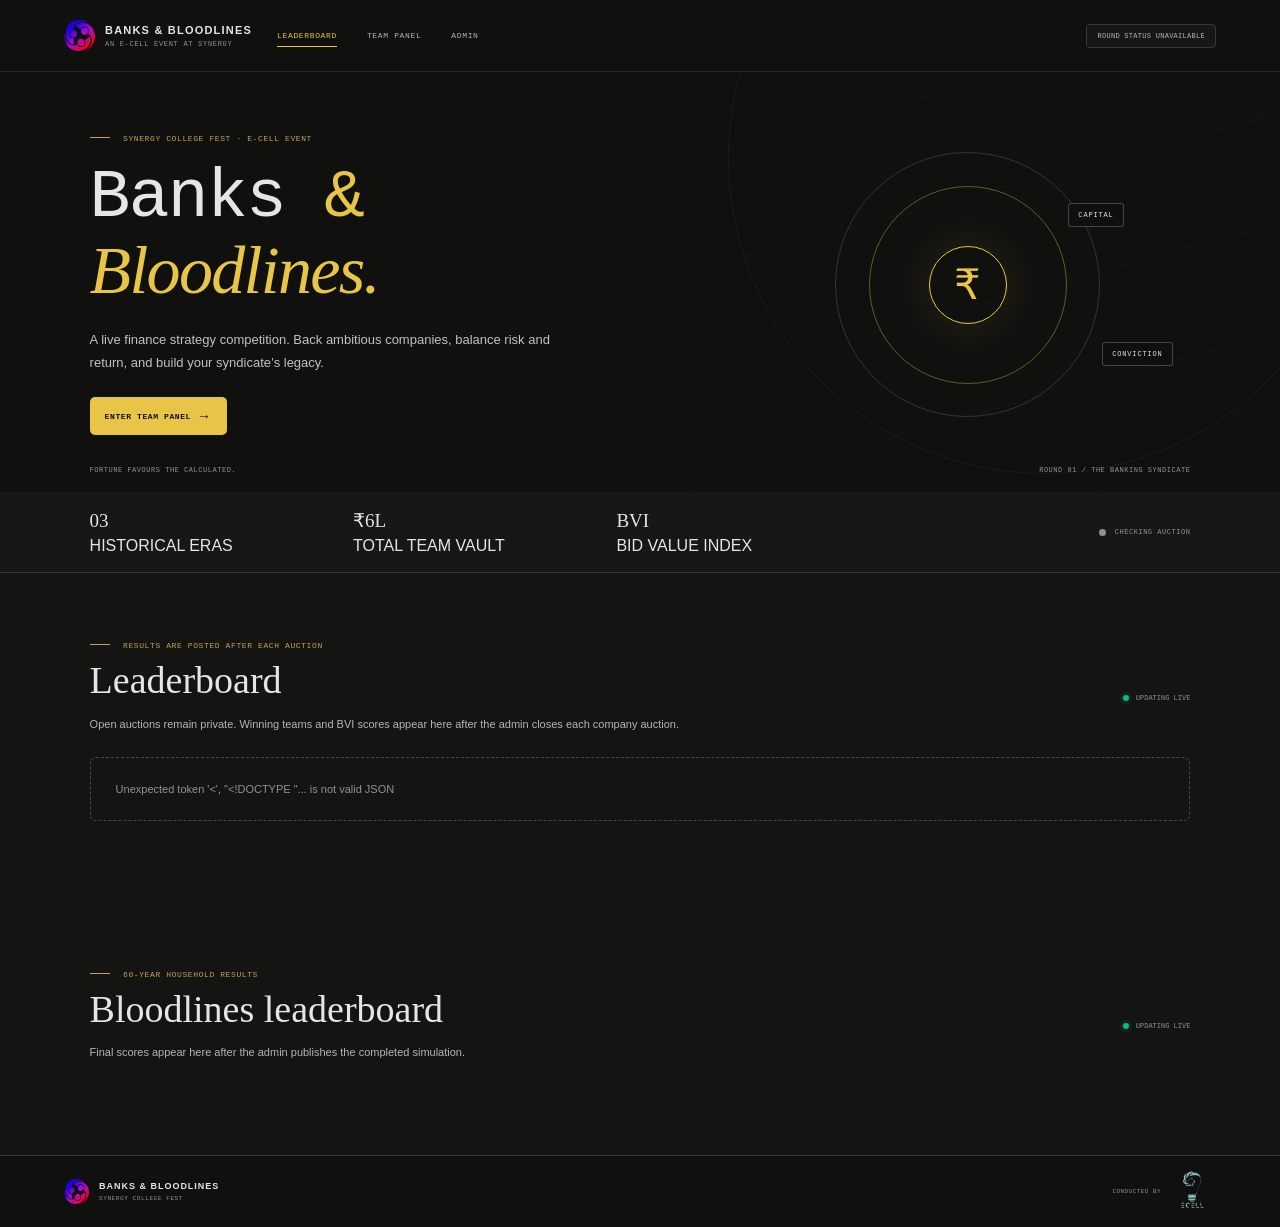
==== commit d346c24c: "final!" ====
--- a/index.html
+++ b/index.html
@@ -24,7 +24,7 @@
         </nav>
         <div class="round-indicator" data-round-indicator aria-live="polite">R1 · BANKING</div>
       </header>
-      <p id="round-two-notice" class="round-notice" role="status" hidden><strong>Round 2 · Bloodlines.</strong> An 80-year household investment simulation across nine sub-rounds. Team allocations are available in the team panel; simulation controls are in the admin panel.</p>
+      <p id="round-two-notice" class="round-notice" role="status" hidden><strong>Round 2 · Bloodlines.</strong> A 60-year household investment simulation across six sub-rounds. Team allocations are available in the team panel; simulation controls are in the admin panel.</p>
 
       <main>
         <section class="public-hero">
@@ -61,7 +61,7 @@
         </section>
         <section class="public-board-section" data-round-two>
           <div class="public-board-heading">
-            <div><p class="eyebrow"><span class="eyebrow-line"></span> 80-YEAR HOUSEHOLD RESULTS</p><h2>Bloodlines leaderboard</h2></div>
+            <div><p class="eyebrow"><span class="eyebrow-line"></span> 60-YEAR HOUSEHOLD RESULTS</p><h2>Bloodlines leaderboard</h2></div>
             <span class="live-indicator"><i></i> UPDATING LIVE</span>
           </div>
           <p id="bloodlines-public-status" class="public-board-note">Final scores appear here after the admin publishes the completed simulation.</p>
--- a/app.css
+++ b/app.css
@@ -124,6 +124,7 @@
 .team-code-result { padding: 11px; display: flex; flex-direction: column; gap: 6px; border: 1px solid var(--accent-code-border); border-radius: 4px; background: var(--accent-code-surface); color: #d1d0ca; font-size: 9px; line-height: 1.5; }.team-code-result strong { color: var(--accent-code-text); font: 14px var(--mono); overflow-wrap: anywhere; }
 .team-list-heading { margin-top: 17px; padding-top: 13px; display: flex; justify-content: space-between; border-top: 1px solid var(--line); color: var(--muted); font: 7px var(--mono); letter-spacing: .08em; }.team-list-heading strong { color: var(--ink); }
 .simple-list { margin: 8px 0 0; padding: 0; list-style: none; }.simple-list li { padding: 7px 0; border-bottom: 1px solid #2e2e2c; color: var(--smoke); font-size: 10px; }
+.simple-list li.admin-team-row { display: flex; align-items: center; justify-content: space-between; gap: 10px; }.admin-team-row > span { min-width: 0; overflow-wrap: anywhere; }.admin-team-kick { min-height: 26px; flex: 0 0 auto; padding: 4px 8px; font-size: 7px; }
 .admin-board-section { margin-top: 28px; }.admin-board-section .public-board-note { margin: 10px 0 14px; }
 .admin-live-board { overflow-x: auto; border: 1px solid var(--line); border-radius: 5px; background: var(--surface); }.leaderboard-table { min-width: 530px; }
 .leaderboard-row { min-height: 39px; padding: 9px 13px; display: grid; grid-template-columns: 55px minmax(140px, 1fr) 110px 85px 85px; align-items: center; gap: 10px; border-bottom: 1px solid #30302e; font-size: 9px; }
@@ -150,6 +151,8 @@
 .bloodlines-news article { padding: 12px; border: 1px solid var(--line); border-radius: 4px; background: #171716; }
 .bloodlines-news article span, .bloodlines-insurance legend, .bloodlines-admin-team > span { color: var(--gold); font: 7px var(--mono); letter-spacing: .07em; }
 .bloodlines-news p { margin: 7px 0 0; color: var(--smoke); font-size: 10px; line-height: 1.6; }
+.bloodlines-news .bloodlines-news-effect { color: var(--ink); }
+.bloodlines-news .bloodlines-news-targets { display: block; margin-top: 8px; color: var(--yellow); line-height: 1.5; }
 .bloodlines-wheel { margin: 13px 0; padding: 12px; border: 1px solid var(--accent-card-border); border-radius: 4px; background: var(--accent-card-surface); color: var(--yellow); font: 9px var(--mono); }
 .bloodlines-wheel-status { display: flex; align-items: center; gap: 12px; }.bloodlines-wheel-status p { color: var(--ink); font-size: 10px; }
 .wheel-spinner { width: 37px; height: 37px; flex: 0 0 37px; display: inline-block; border: 2px solid #6f2a22; border-radius: 50%; background: conic-gradient(from 0deg, #ed673f 0 12%, #321a18 12% 25%, #f0ad55 25% 37%, #321a18 37% 50%, #ed673f 50% 62%, #321a18 62% 75%, #f0ad55 75% 87%, #321a18 87%); box-shadow: inset 0 0 0 5px #171716; }
@@ -170,9 +173,28 @@
 .bloodlines-schedule-range { min-width: 0; padding: 8px; display: grid; grid-template-columns: 1fr 1fr; gap: 5px; border: 1px solid var(--line); }
 .bloodlines-schedule-range > span { grid-column: 1 / -1; color: var(--muted); font: 7px var(--mono); }
 .bloodlines-schedule-range input { min-width: 0; padding: 6px; }
+.bloodlines-returns { margin: 18px 0; padding: 14px; border: 1px solid var(--line); border-radius: 4px; }
+.bloodlines-returns h2 { margin: 0; font-size: 20px; }
+.bloodlines-team-kick { margin: 12px 0; display: grid; grid-template-columns: minmax(0, 1fr) auto; align-items: end; gap: 9px; }
+.bloodlines-team-kick label { min-width: 0; }
+.bloodlines-team-kick label > span { display: block; margin-bottom: 6px; color: var(--muted); font: 8px var(--mono); }
+.bloodlines-team-kick select { width: 100%; min-width: 0; padding: 8px; }
+.bloodlines-team-kick .form-message { grid-column: 1 / -1; }
+.bloodlines-return-options { margin: 11px 0; display: grid; grid-template-columns: repeat(auto-fit, minmax(300px, 1fr)); gap: 7px; }
+.bloodlines-return-option { min-width: 0; padding: 8px; display: grid; gap: 7px; border: 1px solid var(--line); color: var(--smoke); font-size: 9px; }
+.bloodlines-return-fields { display: grid; grid-template-columns: repeat(3, minmax(0, 1fr)); gap: 6px; }
+.bloodlines-return-fields label { min-width: 0; display: grid; gap: 4px; color: var(--muted); font: 7px var(--mono); }
+.bloodlines-return-option input { width: 100%; min-width: 0; padding: 6px; }
+.bloodlines-effective-returns { display: grid; grid-template-columns: repeat(auto-fit, minmax(200px, 1fr)); gap: 7px; }
+.bloodlines-effective-returns span { min-width: 0; padding: 8px; border: 1px solid var(--line); color: var(--smoke); font: 8px/1.5 var(--mono); overflow-wrap: anywhere; }
 .bloodlines-news-control { margin: 14px 0; padding: 13px; display: grid; gap: 9px; border: 1px solid var(--line); border-radius: 4px; }
 .bloodlines-news-control textarea { width: 100%; min-height: 78px; padding: 9px; resize: vertical; }
 .bloodlines-news-control label > span { display: block; margin-bottom: 6px; color: var(--muted); font: 8px var(--mono); }
+.bloodlines-impact-options { min-width: 0; margin: 0; padding: 9px; border: 1px solid var(--line); }
+.bloodlines-impact-options legend { padding: 0 5px; color: var(--muted); font: 8px var(--mono); }
+.bloodlines-impact-options > div { display: grid; grid-template-columns: repeat(auto-fit, minmax(175px, 1fr)); gap: 7px; }
+.bloodlines-impact-options label { min-width: 0; display: flex; align-items: flex-start; gap: 7px; color: var(--smoke); font-size: 9px; line-height: 1.4; }
+.bloodlines-impact-options input { flex: 0 0 auto; margin: 1px 0 0; accent-color: var(--yellow); }
 .bloodlines-market { margin: 12px 0; padding: 11px; border: 1px solid var(--line); border-radius: 4px; background: #171716; }
 .bloodlines-market > strong { color: var(--yellow); font: 8px var(--mono); }
 .bloodlines-market-prices { margin-top: 8px; display: grid; grid-template-columns: repeat(3, minmax(0, 1fr)); gap: 7px; }
@@ -199,6 +221,42 @@
 .bloodlines-admin-teams { display: grid; gap: 7px; }
 .bloodlines-admin-team { padding: 11px; display: grid; grid-template-columns: 1.2fr 1fr 1.5fr auto; align-items: center; gap: 9px; border: 1px solid var(--line); border-radius: 4px; background: #171716; }
 .bloodlines-admin-team strong { font-size: 10px; }.bloodlines-admin-team > span { font-size: 7px; }.bloodlines-admin-team b { color: var(--yellow); font: 12px var(--mono); }
+.banking-flow, .banking-account { margin: 18px 0; padding: 16px; border: 1px solid var(--line); border-radius: 5px; background: #171716; }
+.banking-flow h2, .banking-account h2 { font-size: clamp(22px, 3vw, 32px); }
+.banking-flow .live-indicator { color: var(--yellow); font: 8px var(--mono); letter-spacing: .08em; }
+.banking-errors { margin: 12px 0; padding: 10px 12px; border: 1px solid #8a3c3c; border-radius: 4px; background: #2a1717; color: #f0aaaa; font-size: 9px; line-height: 1.55; }
+.banking-errors p { margin: 3px 0; }
+.banking-team-balances { margin: 12px 0; display: grid; grid-template-columns: repeat(auto-fit, minmax(180px, 1fr)); gap: 7px; }
+.banking-team-balances > div { padding: 9px; display: grid; gap: 5px; border: 1px solid var(--line); border-radius: 4px; }
+.banking-team-balances strong, .banking-account-portfolio strong { color: var(--ink); font-size: 9px; }
+.banking-team-balances span, .banking-account-portfolio span { color: var(--smoke); font: 7px/1.5 var(--mono); }
+.banking-settlement-result { margin-top: 12px; padding-top: 10px; border-top: 1px solid var(--line); color: var(--smoke); font-size: 9px; }
+.banking-settlement-rows { margin-top: 7px; display: grid; gap: 3px; }
+.banking-settlement-rows p { margin: 0; }
+.round-one-qualifier-list { margin: 12px 0; display: grid; gap: 5px; overflow-x: auto; }
+.round-one-qualifier-row { min-width: 860px; padding: 9px; display: grid; grid-template-columns: 20px 30px minmax(120px, 1.4fr) repeat(3, minmax(105px, .9fr)) minmax(150px, 1fr); align-items: center; gap: 9px; border: 1px solid var(--line); border-radius: 4px; background: #141413; }
+.round-one-qualifier-row input { accent-color: var(--yellow); }
+.round-one-qualifier-row > strong:first-of-type, .round-one-qualifier-row > span { color: var(--smoke); font: 7px/1.5 var(--mono); }
+.round-one-qualifier-row > strong:nth-of-type(2) { color: var(--ink); font-size: 9px; }
+.round-one-qualifier-row b { color: var(--yellow); font: 8px/1.5 var(--mono); }
+.banking-account { margin-top: 12px; }
+.banking-account-balance { color: var(--yellow); font: 15px var(--mono); }
+.banking-account-portfolio { display: grid; grid-template-columns: repeat(auto-fit, minmax(190px, 1fr)); gap: 7px; }
+.banking-account-portfolio article { padding: 10px; display: grid; gap: 6px; border: 1px solid var(--line); border-radius: 4px; }
+.banking-account-ledger { margin: 10px 0 0; padding: 0; display: flex; flex-wrap: wrap; gap: 6px 15px; list-style: none; }
+.banking-account-ledger li { color: var(--muted); font: 7px/1.5 var(--mono); }
+.loan-request-form { margin: 12px 0 18px; display: grid; grid-template-columns: repeat(auto-fit, minmax(140px, 1fr)); align-items: end; gap: 10px; }
+.loan-request-form label { display: grid; gap: 5px; }
+.loan-request-form label > span { color: var(--muted); font: 7px var(--mono); letter-spacing: .06em; }
+.loan-request-form input, .loan-request-form select, .loan-request-form textarea, .loan-card textarea { width: 100%; min-height: 36px; padding: 8px; border: 1px solid var(--line); border-radius: 4px; background: #10100f; color: var(--ink); }
+.loan-request-form textarea, .loan-card textarea { min-height: 60px; resize: vertical; }
+.loan-request-form .loan-comments-field { grid-column: 1 / -1; }
+.loan-list { display: grid; gap: 8px; }
+.loan-card { padding: 12px; display: grid; gap: 7px; border: 1px solid var(--line); border-radius: 4px; background: #141413; }
+.loan-card p { margin: 0; color: var(--smoke); font-size: 9px; line-height: 1.5; }
+.loan-card-heading { display: flex; justify-content: space-between; align-items: center; gap: 10px; }
+.loan-card-heading strong { font-size: 10px; }
+.loan-card-heading span { color: var(--yellow); font: 7px var(--mono); }
 
 @media (max-width: 760px) {
   .topbar { min-height: 65px; flex-wrap: wrap; gap: 10px 12px; }.wordmark { gap: 7px; font-size: 9px; }.wordmark-icon { width: 26px; height: 26px; }.wordmark-sub { font-size: 6px; }.site-nav { gap: 12px; }.nav-link { font-size: 7px; }.round-switcher, .round-indicator { margin-left: auto; }
